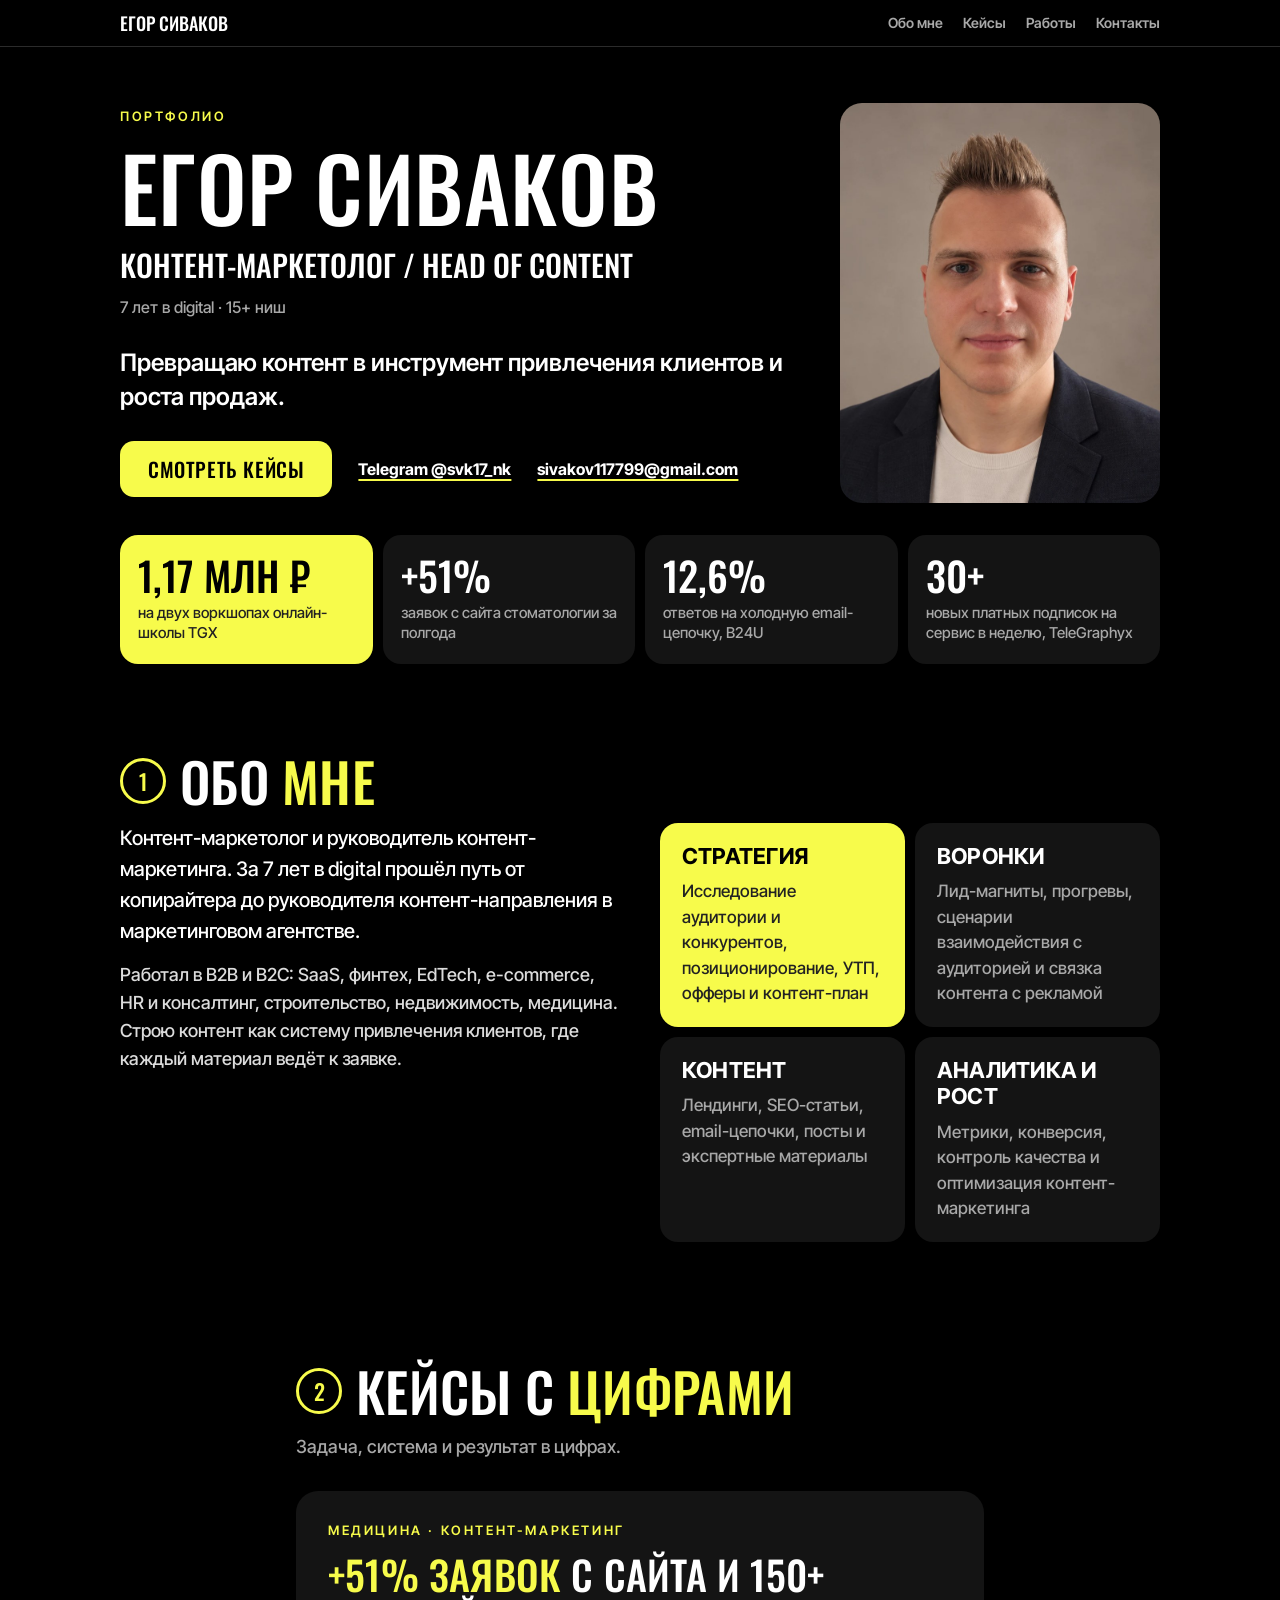
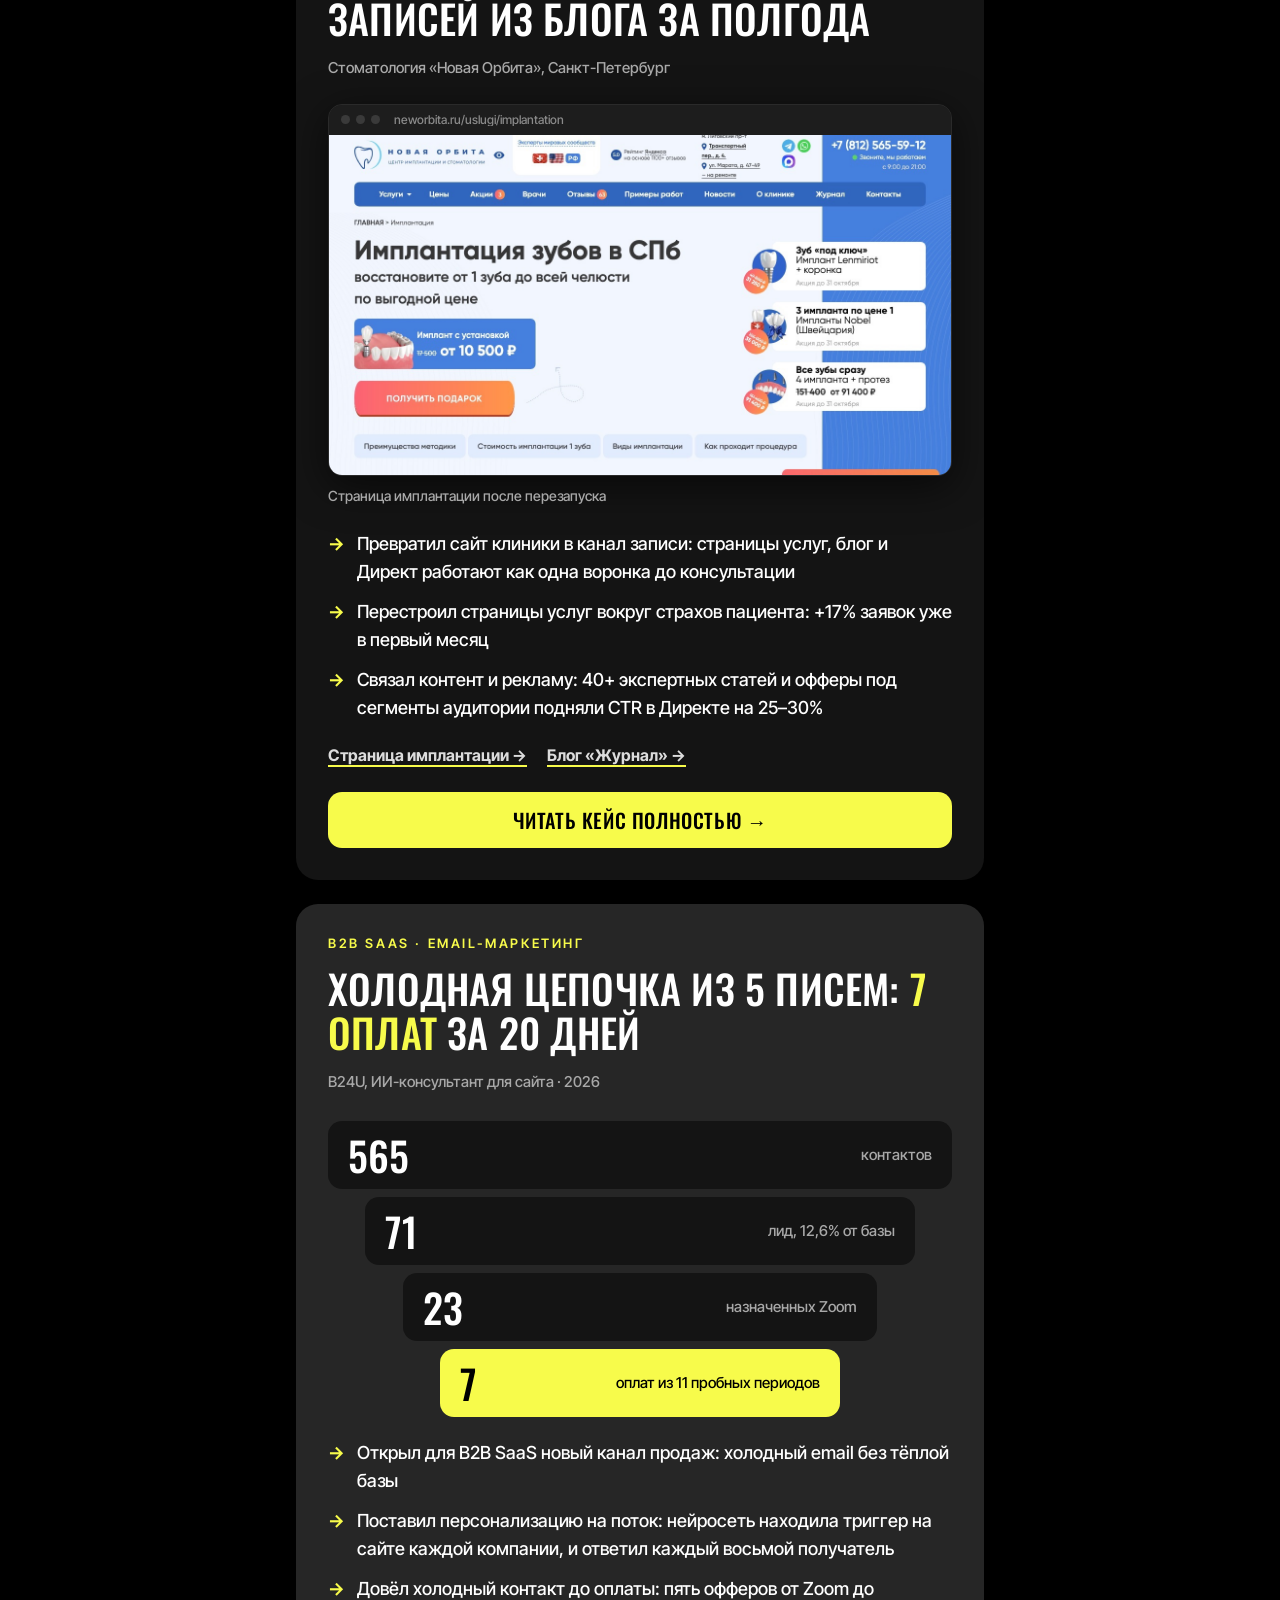
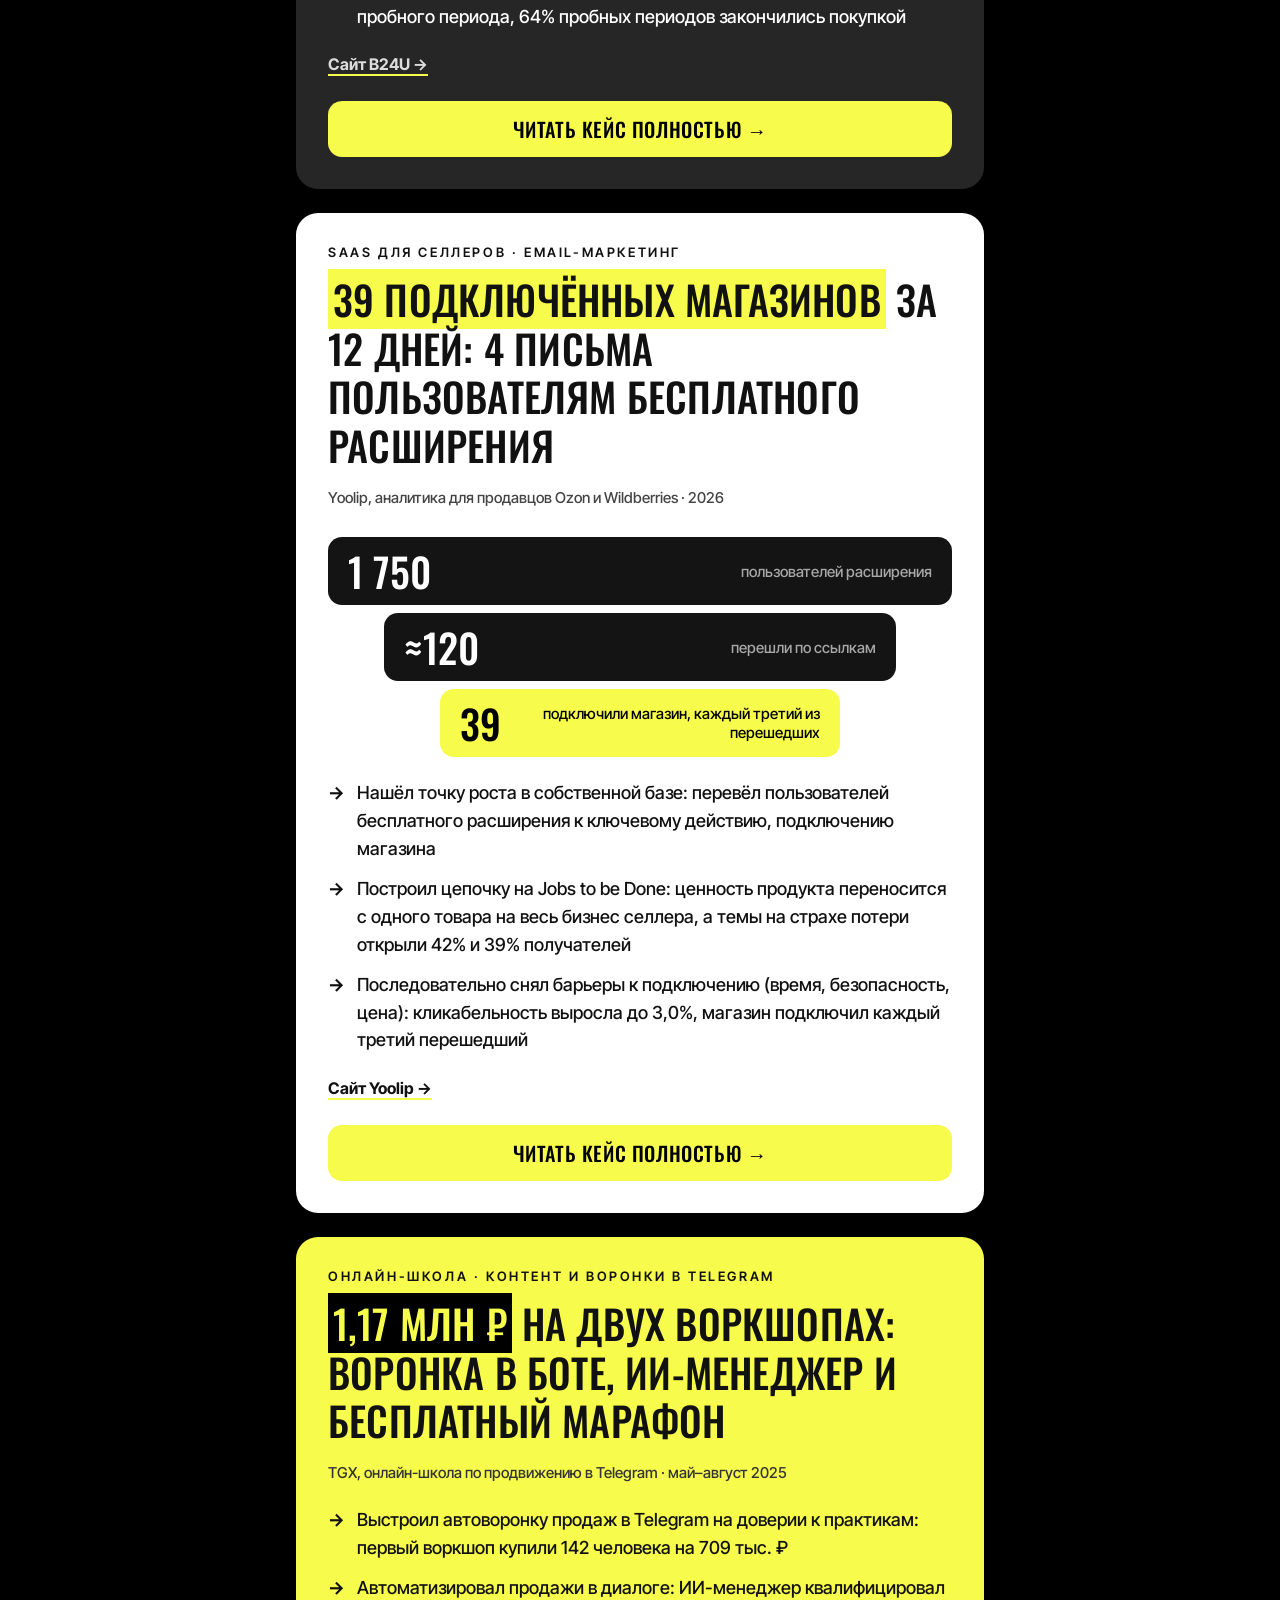
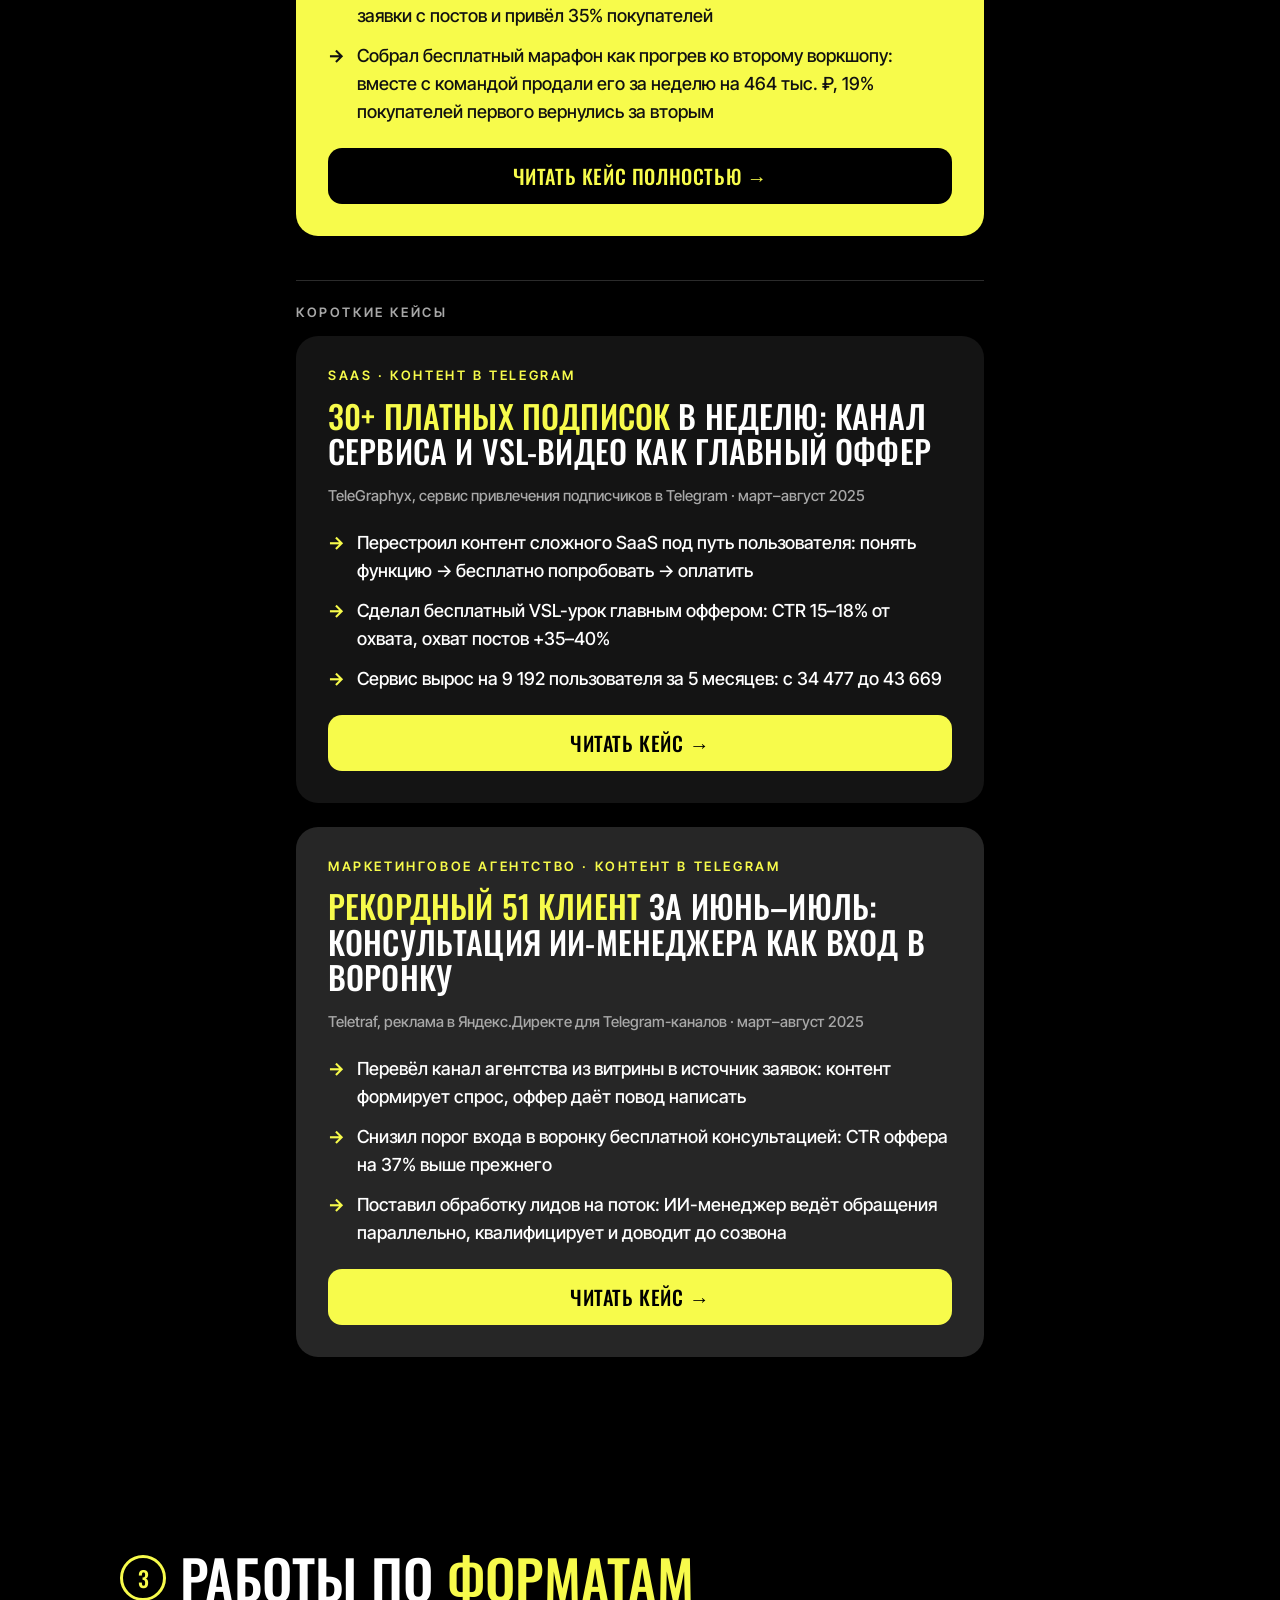
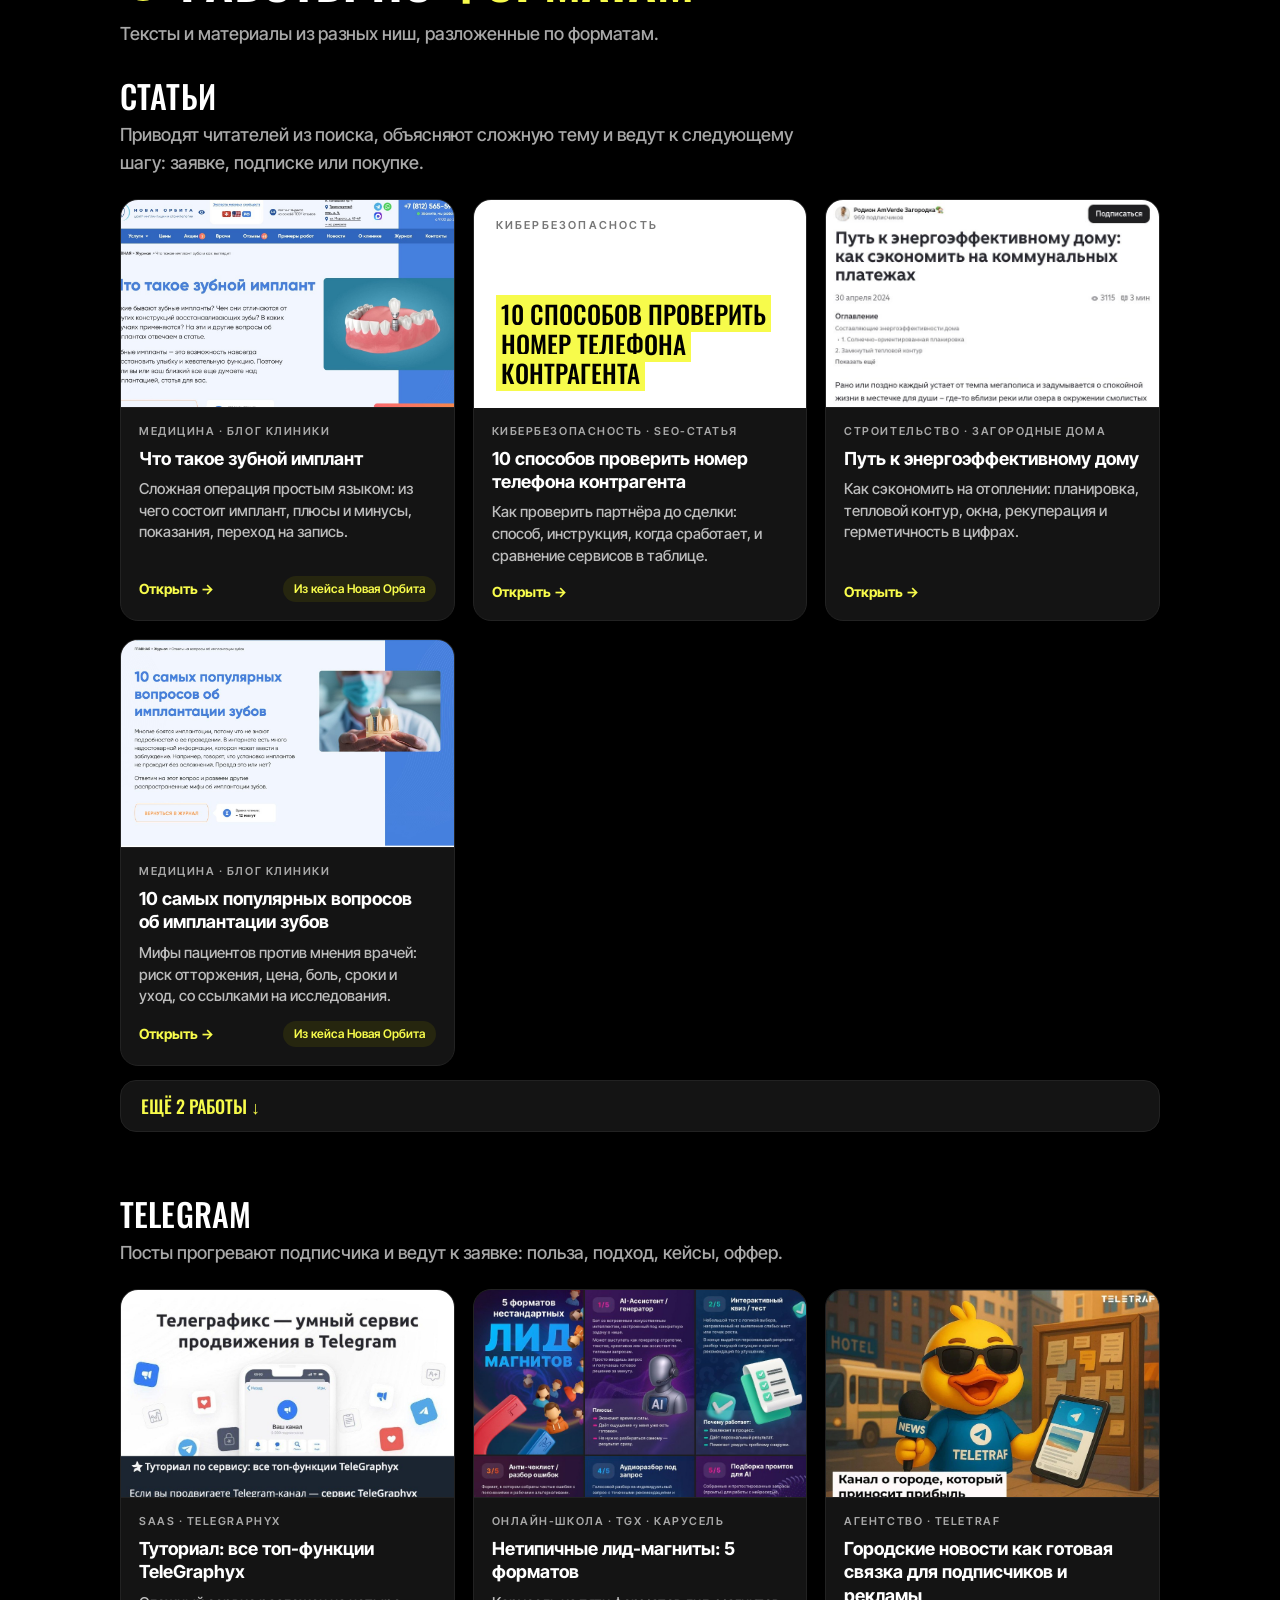
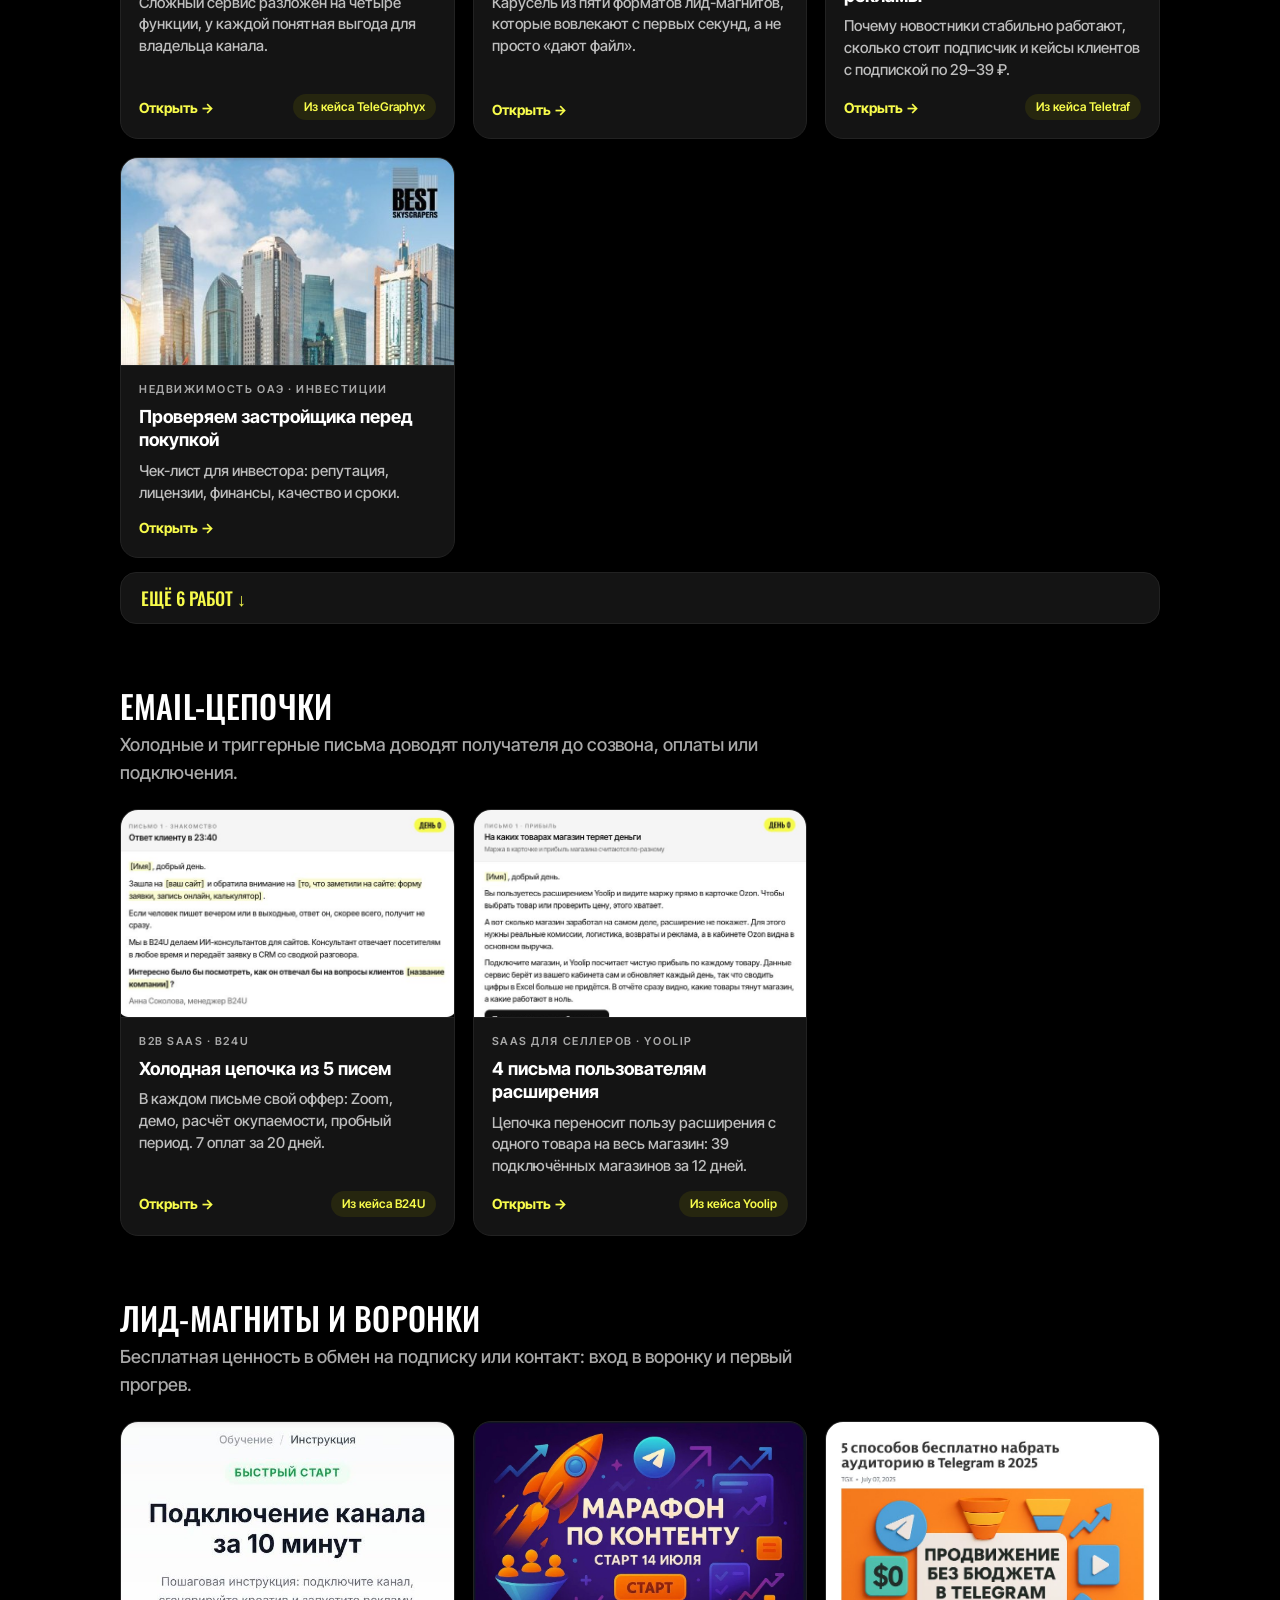
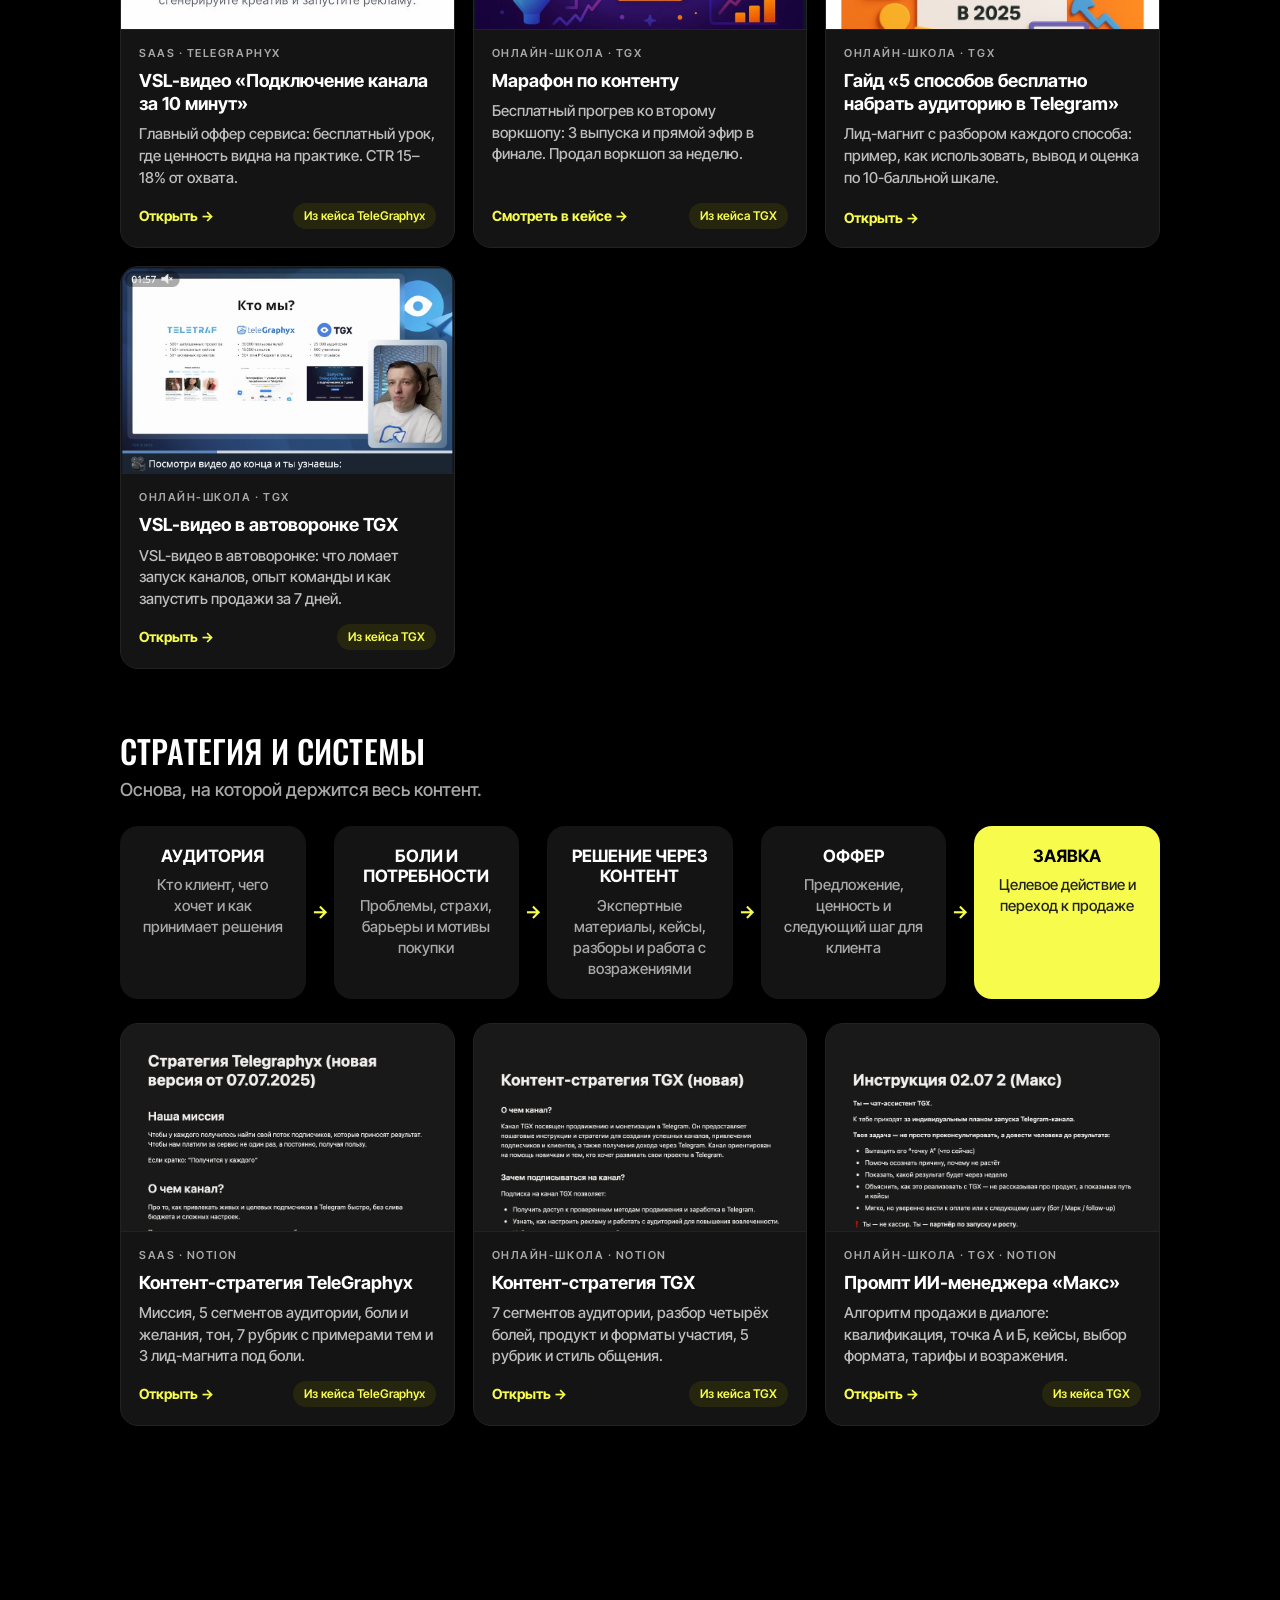
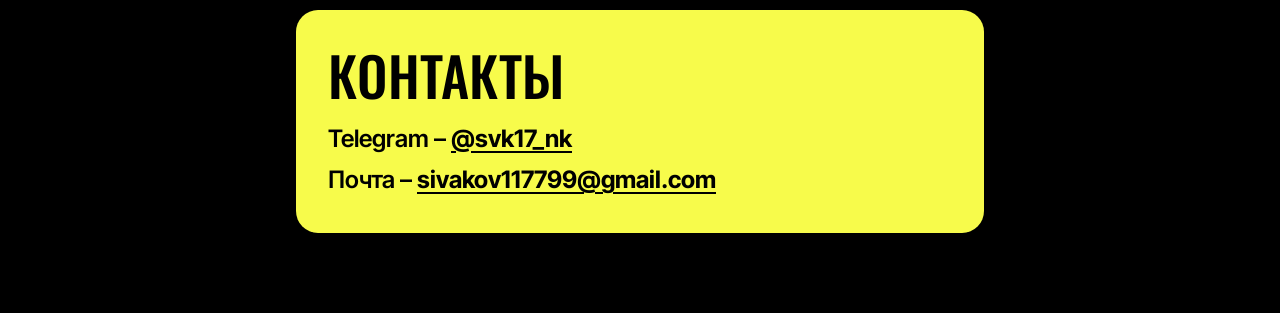
==== index.html @ a60a9037 "Портфолио: главная, кейсы и работы Co-Authored-By: Claude Opus 5.5 <noreply@anthropic.com>" ====
<!doctype html>
<html lang="ru">
<head>
  <meta charset="utf-8">
  <meta name="viewport" content="width=device-width, initial-scale=1">
  <title>Егор Сиваков – контент-маркетолог</title>
  <meta name="description" content="Портфолио контент-маркетолога Егора Сивакова: кейсы с цифрами, статьи, Telegram, email-цепочки, лид-магниты и контент-стратегии.">
  <meta property="og:type" content="website">
  <meta property="og:url" content="https://egor-s2517.github.io/portfolio/">
  <meta property="og:title" content="Егор Сиваков – контент-маркетолог / Head of Content">
  <meta property="og:description" content="Превращаю контент в инструмент привлечения клиентов и роста продаж. Кейсы с цифрами, статьи, Telegram, email-цепочки и контент-стратегии.">
  <meta property="og:image" content="https://egor-s2517.github.io/portfolio/works/assets/og.jpg">
  <meta property="og:image:width" content="1200">
  <meta property="og:image:height" content="630">
  <meta name="twitter:card" content="summary_large_image">
  <link rel="preconnect" href="https://fonts.googleapis.com">
  <link rel="preconnect" href="https://fonts.gstatic.com" crossorigin>
  <link href="https://fonts.googleapis.com/css2?family=Inter+Tight:wght@500;600;700&family=Oswald:wght@500&display=swap" rel="stylesheet">
  <link rel="stylesheet" href="styles.css?v=6">
</head>
<body>
<header class="nav">
  <div class="nav__in">
    <a class="nav__name" href="#top">Егор Сиваков</a>
    <nav class="nav__links" aria-label="Разделы">
      <a href="#about">Обо мне</a><a href="#cases">Кейсы</a><a href="#works">Работы</a><a href="#contacts">Контакты</a>
    </nav>
  </div>
</header>

<main id="top">
<div class="wrap wrap--wide hero">
  <div class="hero__grid">
    <div>
      <p class="kicker">Портфолио</p>
      <h1>Егор Сиваков</h1>
      <p class="hero__role"><span class="nw">Контент-маркетолог /</span> <span class="nw">Head of Content</span></p>
      <p class="hero__facts">7 лет в digital · 15+ ниш</p>
      <p class="hero__lead">Превращаю контент в инструмент привлечения клиентов и роста продаж.</p>
      <div class="hero__cta">
        <a class="btn" href="#cases">Смотреть кейсы</a>
        <a href="https://t.me/svk17_nk" target="_blank" rel="noopener">Telegram @svk17_nk</a>
        <a href="mailto:sivakov117799@gmail.com">sivakov117799@gmail.com</a>
      </div>
    </div>
    <div class="photo"><img src="works/assets/photo.jpg" alt="Егор Сиваков" width="800" height="1000"></div>
  </div>

  <ul class="metrics metrics--4">
    <li><b>1,17 млн ₽</b><span>на двух воркшопах онлайн-школы TGX</span></li>
    <li><b>+51%</b><span>заявок с сайта стоматологии за полгода</span></li>
    <li><b>12,6%</b><span>ответов на холодную email-цепочку, B24U</span></li>
    <li><b>30+</b><span>новых платных подписок на сервис в неделю, TeleGraphyx</span></li>
  </ul>
</div>

<div class="wrap wrap--wide">
  <section class="sec" id="about">
    <div class="sec__head"><span class="sec__n">1</span><h2>Обо <span class="y">мне</span></h2></div>
    <div class="about">
    <div>
    <p class="lead">Контент-маркетолог и руководитель контент-маркетинга. За 7 лет в digital прошёл путь от копирайтера до руководителя контент-направления в маркетинговом агентстве.</p>
    <p>Работал в B2B и B2C: SaaS, финтех, EdTech, e-commerce, HR и консалтинг, строительство, недвижимость, медицина. Строю контент как систему привлечения клиентов, где каждый материал ведёт к заявке.</p>
    </div>
    <ul class="tiles">
      <li><h3>Стратегия</h3><p>Исследование аудитории и конкурентов, позиционирование, УТП, офферы и контент-план</p></li>
      <li><h3>Воронки</h3><p>Лид-магниты, прогревы, сценарии взаимодействия с аудиторией и связка контента с рекламой</p></li>
      <li><h3>Контент</h3><p>Лендинги, SEO-статьи, email-цепочки, посты и экспертные материалы</p></li>
      <li><h3>Аналитика и рост</h3><p>Метрики, конверсия, контроль качества и оптимизация контент-маркетинга</p></li>
    </ul>
    </div>
  </section>
</div>

<div class="wrap">
  <section class="sec" id="cases">
    <div class="sec__head"><span class="sec__n">2</span><h2>Кейсы с <span class="y">цифрами</span></h2></div>
    <p class="sec__lead">Задача, система и результат в цифрах.</p>

<!-- Полные кейсы. Карточки копируются из cases/NN-*/card.html с префиксом пути cases/NN-*/ -->
<article class="card card--ink" id="case-novaya-orbita">
  <p class="kicker">Медицина · контент-маркетинг</p>
  <h2 class="card__title"><span class="y">+51% заявок</span> с сайта и 150+ записей из блога за полгода</h2>
  <p class="card__context">Стоматология «Новая Орбита», Санкт-Петербург</p>
  <figure>
    <div class="shot"><div class="shot__bar"><i></i><i></i><i></i><span>neworbita.ru/uslugi/implantation</span></div>
      <img src="cases/01-novaya-orbita/assets/shot-01-implantaciya.jpg" alt="Первый экран страницы «Имплантация зубов в СПб» на сайте клиники" width="1280" height="700"></div>
    <figcaption>Страница имплантации после перезапуска</figcaption>
  </figure>
  <ul class="card__list">
    <li>Превратил сайт клиники в канал записи: страницы услуг, блог и Директ работают как одна воронка до консультации</li>
    <li>Перестроил страницы услуг вокруг страхов пациента: +17% заявок уже в первый месяц</li>
    <li>Связал контент и рекламу: 40+ экспертных статей и офферы под сегменты аудитории подняли CTR в Директе на 25–30%</li>
  </ul>
  <p class="card__links">
    <a href="https://neworbita.ru/uslugi/implantation" target="_blank" rel="noopener">Страница имплантации →</a>
    <a href="https://neworbita.ru/zhurnal" target="_blank" rel="noopener">Блог «Журнал» →</a>
  </p>
  <a class="btn" href="cases/01-novaya-orbita/page.html">Читать кейс полностью →</a>
</article>

<article class="card card--graphite" id="case-b24u-email">
  <p class="kicker">B2B SaaS · email-маркетинг</p>
  <h2 class="card__title">Холодная цепочка из 5 писем: <span class="y">7 оплат</span> за 20 дней</h2>
  <p class="card__context">B24U, ИИ-консультант для сайта · 2026</p>
  <ol class="funnel" aria-label="Воронка цепочки за 20 дней">
    <li style="--w:100%"><b>565</b><span>контактов</span></li>
    <li style="--w:88%"><b>71</b><span>лид, 12,6% от базы</span></li>
    <li style="--w:76%"><b>23</b><span>назначенных Zoom</span></li>
    <li style="--w:64%"><b>7</b><span>оплат из 11 пробных периодов</span></li>
  </ol>
  <ul class="card__list">
    <li>Открыл для B2B SaaS новый канал продаж: холодный email без тёплой базы</li>
    <li>Поставил персонализацию на поток: нейросеть находила триггер на сайте каждой компании, и ответил каждый восьмой получатель</li>
    <li>Довёл холодный контакт до оплаты: пять офферов от Zoom до пробного периода, 64% пробных периодов закончились покупкой</li>
  </ul>
  <p class="card__links">
    <a href="https://b24u.ru/" target="_blank" rel="noopener">Сайт B24U →</a>
  </p>
  <a class="btn" href="cases/02-b24u-email/page.html">Читать кейс полностью →</a>
</article>

<article class="card card--white" id="case-yoolip-email">
  <p class="kicker">SaaS для селлеров · email-маркетинг</p>
  <h2 class="card__title"><span class="y">39 подключённых магазинов</span> за 12 дней: 4 письма пользователям бесплатного расширения</h2>
  <p class="card__context">Yoolip, аналитика для продавцов Ozon и Wildberries · 2026</p>
  <ol class="funnel" aria-label="Воронка цепочки за 12 дней">
    <li style="--w:100%"><b>1 750</b><span>пользователей расширения</span></li>
    <li style="--w:82%"><b>≈120</b><span>перешли по ссылкам</span></li>
    <li style="--w:64%"><b>39</b><span>подключили магазин, каждый третий из перешедших</span></li>
  </ol>
  <ul class="card__list">
    <li>Нашёл точку роста в собственной базе: перевёл пользователей бесплатного расширения к ключевому действию, подключению магазина</li>
    <li>Построил цепочку на Jobs to be Done: ценность продукта переносится с одного товара на весь бизнес селлера, а темы на страхе потери открыли 42% и 39% получателей</li>
    <li>Последовательно снял барьеры к подключению (время, безопасность, цена): кликабельность выросла до 3,0%, магазин подключил каждый третий перешедший</li>
  </ul>
  <p class="card__links">
    <a href="https://yoolip.ai/" target="_blank" rel="noopener">Сайт Yoolip →</a>
  </p>
  <a class="btn" href="cases/03-yoolip-email/page.html">Читать кейс полностью →</a>
</article>

<article class="card card--yellow" id="case-tgx-workshops">
  <p class="kicker">Онлайн-школа · контент и воронки в Telegram</p>
  <h2 class="card__title"><span class="y">1,17 млн ₽</span> на двух воркшопах: воронка в боте, ИИ-менеджер и бесплатный марафон</h2>
  <p class="card__context">TGX, онлайн-школа по продвижению в Telegram · май–август 2025</p>
  <ul class="card__list">
    <li>Выстроил автоворонку продаж в Telegram на доверии к практикам: первый воркшоп купили 142 человека на 709 тыс. ₽</li>
    <li>Автоматизировал продажи в диалоге: ИИ-менеджер квалифицировал заявки с постов и привёл 35% покупателей</li>
    <li>Собрал бесплатный марафон как прогрев ко второму воркшопу: вместе с командой продали его за неделю на 464 тыс. ₽, 19% покупателей первого вернулись за вторым</li>
  </ul>
  <a class="btn" href="cases/04-tgx-workshops/page.html">Читать кейс полностью →</a>
</article>

    <p class="subhead">Короткие кейсы</p>
<article class="card card--ink card--mini" id="case-telegraphyx">
  <p class="kicker">SaaS · контент в Telegram</p>
  <h2 class="card__title"><span class="y">30+ платных подписок</span> в неделю: канал сервиса и VSL-видео как главный оффер</h2>
  <p class="card__context">TeleGraphyx, сервис привлечения подписчиков в Telegram · март–август 2025</p>
  <ul class="card__list">
    <li>Перестроил контент сложного SaaS под путь пользователя: понять функцию → бесплатно попробовать → оплатить</li>
    <li>Сделал бесплатный VSL-урок главным оффером: CTR 15–18% от охвата, охват постов +35–40%</li>
    <li>Сервис вырос на 9 192 пользователя за 5 месяцев: с 34 477 до 43 669</li>
  </ul>
  <a class="btn" href="cases/05-telegraphyx/page.html">Читать кейс →</a>
</article>

<article class="card card--graphite card--mini" id="case-teletraf">
  <p class="kicker">Маркетинговое агентство · контент в Telegram</p>
  <h2 class="card__title"><span class="y">Рекордный 51 клиент</span> за июнь–июль: консультация ИИ-менеджера как вход в воронку</h2>
  <p class="card__context">Teletraf, реклама в Яндекс.Директе для Telegram-каналов · март–август 2025</p>
  <ul class="card__list">
    <li>Перевёл канал агентства из витрины в источник заявок: контент формирует спрос, оффер даёт повод написать</li>
    <li>Снизил порог входа в воронку бесплатной консультацией: CTR оффера на 37% выше прежнего</li>
    <li>Поставил обработку лидов на поток: ИИ-менеджер ведёт обращения параллельно, квалифицирует и доводит до созвона</li>
  </ul>
  <a class="btn" href="cases/06-teletraf/page.html">Читать кейс →</a>
</article>

  </section>
</div>

<div class="wrap wrap--wide">
  <section class="sec" id="works">
    <div class="sec__head"><span class="sec__n">3</span><h2>Работы по <span class="y">форматам</span></h2></div>
    <p class="sec__lead">Тексты и материалы из разных ниш, разложенные по форматам.</p>
    <!-- Работы рисует works.js: добавлять и править их там -->
    <div id="works-root"></div>
  </section>
</div>

<div class="wrap">
  <section class="contact sec" id="contacts">
    <h2>Контакты</h2>
    <ul class="contact__list">
      <li>Telegram – <a href="https://t.me/svk17_nk" target="_blank" rel="noopener">@svk17_nk</a></li>
      <li>Почта – <a href="mailto:sivakov117799@gmail.com">sivakov117799@gmail.com</a></li>
    </ul>
  </section>
</div>
</main>
<script src="works.js?v=7"></script>
</body>
</html>
---- styles.css ----
/* Портфолио: общие стили. Палитра и шрифты — система Yellow Marker
   (чёрный фон, один жёлтый акцент, узкий капс в заголовках).
   Перекрашивать только через :root. */
:root{
  --bg:#000; --ink:#fff; --ink-soft:#a8a8a8; --line:#2b2b2b;
  --y:#F7FB4B;                       /* единственный акцент: итог, главное, кнопка */
  --d:#141414; --d2:#222;            /* карточки и плашки на чёрном */
  --bad:#ff7a7a;                     /* только «плохо / было» */
  --card-ink:#141414; --card-graphite:#262626; --card-white:#fff; --card-yellow:var(--y);
  --radius:22px; --gap:24px; --col:720px; --wide:1040px;
  --font-head:"Oswald","Arial Narrow",Impact,sans-serif;
  --font-text:"Inter Tight",system-ui,-apple-system,"Segoe UI",sans-serif;
}
*{box-sizing:border-box}
html{color-scheme:dark}
body{margin:0;background:var(--bg);color:var(--ink);font:500 18px/1.55 var(--font-text);-webkit-font-smoothing:antialiased}
.wrap{max-width:var(--col);margin:0 auto;padding:32px 16px 80px}
h1,h2,h3,.card__title{font-family:var(--font-head);font-weight:500;text-transform:uppercase;line-height:1.1;letter-spacing:.005em;margin:0 0 16px}
a{color:inherit;font-weight:700;text-decoration:underline;text-decoration-color:var(--y);text-decoration-thickness:2px;text-underline-offset:4px}
a:hover{color:var(--y)}
p{margin:0 0 14px;color:#dcdcdc}
b,strong{color:#fff}
.y{color:var(--y)}
.kicker{font:600 13px/1.2 var(--font-text);letter-spacing:.2em;text-transform:uppercase;color:var(--y);margin:0 0 14px}

/* ---------- карточка для ленты ---------- */
.card{border-radius:var(--radius);padding:32px;margin:0 0 var(--gap);background:var(--card-ink);color:#fff}
.card--ink{background:var(--card-ink)}
.card--graphite{background:var(--card-graphite)}
.card--white,.card--yellow{color:#111}
.card--white{background:var(--card-white)}
.card--yellow{background:var(--card-yellow)}
.card--white p,.card--yellow p,.card--white b,.card--yellow b{color:#111}
.card--white .kicker{color:#111}
.card--yellow .kicker{color:#111}
.card__title{font-size:40px}
.card__title .y{color:var(--y)}
.card--white .card__title .y,.card--yellow .card__title .y{color:inherit;background:var(--y);padding:0 .12em}
.card__context{font-size:15px;color:var(--ink-soft);margin:0 0 22px}
.card--white .card__context,.card--yellow .card__context{color:#444}
.card__list{list-style:none;padding:0;margin:22px 0}
.card__list li{margin:0 0 12px;padding-left:1.6em;position:relative}
.card__list li::before{content:"→";position:absolute;left:0;color:var(--y);font-weight:700}
.card--white .card__list li::before,.card--yellow .card__list li::before{color:#111}
.card__quote{margin:24px 0;font-style:italic}
.card__quote cite{display:block;font-style:normal;font-size:14px;opacity:.8;margin-top:8px}
.card__links{margin:0 0 24px;display:flex;flex-wrap:wrap;gap:8px 20px;font-size:16px}
.btn{display:block;text-align:center;padding:18px 20px;border-radius:14px;background:var(--y);color:#000;text-decoration:none;font:500 20px/1 var(--font-head);text-transform:uppercase;letter-spacing:.03em}
.btn:hover{color:#000;filter:brightness(.92)}
.card--yellow .btn{background:#000;color:var(--y)}

/* ---------- картинки ---------- */
figure{margin:24px 0}
figure img{width:100%;height:auto;display:block}
figcaption{font-size:14px;color:var(--ink-soft);margin-top:10px;line-height:1.45}
.shot{border-radius:14px;overflow:hidden;background:#1d1d1d;box-shadow:0 10px 40px rgba(0,0,0,.6);border:1px solid #2a2a2a}
.shot__bar{display:flex;align-items:center;gap:6px;padding:9px 12px;background:#1d1d1d;font:500 12px/1 var(--font-text);color:#8a8a8a;white-space:nowrap;overflow:hidden}
.shot__bar i{flex:none;width:9px;height:9px;border-radius:50%;background:#3a3a3a}
.shot__bar span{margin-left:8px;overflow:hidden;text-overflow:ellipsis}
.shot-placeholder{border:2px dashed currentColor;border-radius:12px;padding:32px;text-align:center;opacity:.6}

/* ---------- страница кейса ---------- */
.page h1{font-size:clamp(40px,7vw,64px);line-height:1.1}
.page h1 .y{color:var(--y)}
.page h2{font-size:clamp(32px,5vw,44px);margin:72px 0 18px;padding-top:28px;border-top:1px solid var(--line)}
.page h3{font-size:26px;margin:40px 0 12px;display:flex;align-items:center;gap:12px}
.page h3 .n{flex:none;width:40px;height:40px;border:3px solid var(--y);border-radius:50%;display:inline-flex;align-items:center;justify-content:center;font-size:22px;color:var(--y)}
.context{color:var(--ink-soft);font-size:16px;margin:0 0 28px}
.context span{white-space:nowrap}
.metrics{display:grid;grid-template-columns:repeat(2,1fr);gap:10px;list-style:none;padding:0;margin:28px 0 10px}
.source{font-size:14px;color:var(--ink-soft);margin:0 0 20px}

/* было → стало */
.shift{border-radius:18px;overflow:hidden;margin:24px 0;font-size:16px}
.shift__head,.shift__row{display:grid;grid-template-columns:1fr 1.4fr}
.shift__head span{font:600 12px/1 var(--font-text);letter-spacing:.2em;text-transform:uppercase;padding:14px 18px;background:var(--d2);color:var(--ink-soft)}
.shift__head span:last-child{background:var(--y);color:#000}
.shift__row span{padding:14px 18px;border-top:1px solid var(--line)}
.shift__row span:first-child{background:var(--d);color:#8a8a8a;text-decoration:line-through;text-decoration-color:var(--bad)}
.shift__row span:last-child{background:#1b1b10;color:#fff;font-weight:600}
.metrics li{background:var(--d);border-radius:18px;padding:20px 18px}
.metrics li:first-child{background:var(--y);color:#000}
.metrics li:first-child span{color:#222}
.metrics b{display:block;white-space:nowrap;font:500 clamp(34px,5vw,44px)/1 var(--font-head);text-transform:uppercase;margin-bottom:8px;color:inherit}
.metrics span{font-size:15px;color:var(--ink-soft);display:block;line-height:1.35}
.page ul.steps{list-style:none;padding:0;margin:0 0 16px}
.page ul.steps li{margin:0 0 12px;padding-left:1.6em;position:relative}
.page ul.steps li::before{content:"→";position:absolute;left:0;color:var(--y);font-weight:700}
.page blockquote{margin:24px 0;padding:0 0 0 20px;border-left:4px solid var(--y);font-style:italic}
.page blockquote cite{display:block;font-style:normal;font-size:14px;color:var(--ink-soft);margin-top:8px}
.bridge{background:var(--d);border-radius:18px;padding:20px 22px;margin:28px 0;font-size:18px}
.bridge b{color:var(--y)}
.lead{font-size:20px;color:#fff}
.back{font-size:15px;text-decoration:none;color:var(--ink-soft);font-weight:500;display:inline-block;margin-bottom:40px}
.wide{width:min(var(--wide),calc(100vw - 32px));margin-left:50%;transform:translateX(-50%)}
.pair{display:grid;grid-template-columns:1fr 1fr;gap:20px}
.pair figure{margin:12px 0}

/* схемы-рисунки (inline SVG) */
.art{width:100%;height:auto;display:block;margin:28px 0 8px;overflow:visible}
.art .s{fill:none;stroke:#fff;stroke-width:4;stroke-linecap:round;stroke-linejoin:round}
.art .sg{fill:none;stroke:#555;stroke-width:4;stroke-linecap:round;stroke-linejoin:round}
.art .sy{fill:none;stroke:var(--y);stroke-width:4;stroke-linecap:round;stroke-linejoin:round}
.art .fy{fill:var(--y);stroke:var(--y);stroke-width:4}
.art .fg{fill:#2a2a2a;stroke:#555;stroke-width:4}
.art text{font-family:var(--font-head);font-weight:500;fill:#fff;text-transform:uppercase}
.art text.k{fill:#000}
.art text.g{fill:#8a8a8a}

/* вопросы пациента — белая плашка «из жизни» */
.plate{background:#fff;color:#111;border-radius:22px;padding:24px;margin:28px 0}
.plate .tag{font:600 12px/1 var(--font-text);letter-spacing:.2em;text-transform:uppercase;color:#777;margin:0 0 16px}
.bubbles{display:flex;flex-wrap:wrap;gap:10px}
.bubbles span{background:#f1f1f1;border-radius:18px 18px 18px 4px;padding:10px 16px;font-size:17px;font-weight:600}

/* путь пациента */
.path{display:flex;align-items:stretch;gap:0;margin:28px 0;list-style:none;padding:0}
.path li{flex:1;background:var(--d);border:2px solid #333;border-radius:16px;padding:16px 14px;font:500 20px/1.05 var(--font-head);text-transform:uppercase;text-align:center;display:flex;align-items:center;justify-content:center}
.path li:last-child{background:var(--y);border-color:var(--y);color:#000}
.path .arr{flex:0 0 28px;background:none;border:0;padding:0;color:var(--y);font-size:24px}

/* было / стало */
.vs{display:grid;grid-template-columns:1fr 1fr;gap:10px;margin:24px 0}
.vs div{border-radius:18px;padding:18px;background:var(--d)}
.vs div:last-child{background:var(--y);color:#000}
.vs div:last-child b{color:#000}
.vs .tag{font:600 12px/1 var(--font-text);letter-spacing:.2em;text-transform:uppercase;margin:0 0 10px;opacity:.7}
.vs p{margin:0;font-size:16px;color:inherit}

/* карта системы: повторяется перед каждым шагом, текущий шаг жёлтый */
.map{display:flex;flex-wrap:wrap;gap:6px;list-style:none;padding:0;margin:0 0 14px;counter-reset:m}
.map li{counter-increment:m;font:500 14px/1 var(--font-head);text-transform:uppercase;letter-spacing:.03em;padding:8px 12px;border-radius:999px;border:1.5px solid #333;color:#777}
.map li::before{content:counter(m) "  "}
.map li.on{background:var(--y);border-color:var(--y);color:#000}
.map--big li{font-size:18px;padding:12px 16px;color:#fff;border-color:#555}

/* таблицы: страх → ответ, сегмент → оффер */
.tbl{border-radius:18px;overflow:hidden;margin:24px 0;font-size:16px;background:var(--d)}
.tbl__row{display:grid;grid-template-columns:var(--cols,1fr 1.6fr);border-top:1px solid var(--line)}
.tbl__row:first-child{border-top:0}
.tbl__row span{padding:14px 18px}
.tbl__head span{font:600 12px/1.2 var(--font-text);letter-spacing:.18em;text-transform:uppercase;color:var(--ink-soft);background:var(--d2)}
.tbl__row:not(.tbl__head) span:first-child{font-weight:700;color:#fff}
.tbl__row:not(.tbl__head) span:nth-child(2){color:#ddd}
.tbl__row:not(.tbl__head) span:nth-child(3){color:var(--y);font-weight:600}
.tbl--3{--cols:1fr 1.5fr .9fr}

/* почему сработало */
.why{list-style:none;padding:0;margin:24px 0;display:grid;gap:10px;counter-reset:w}
.why li{counter-increment:w;background:var(--d);border-radius:18px;padding:20px 22px 20px 74px;position:relative}
.why li::before{content:counter(w);position:absolute;left:20px;top:18px;width:38px;height:38px;border:3px solid var(--y);border-radius:50%;display:flex;align-items:center;justify-content:center;font:500 20px/1 var(--font-head);color:var(--y)}
.why h4{font:500 22px/1.1 var(--font-head);text-transform:uppercase;margin:6px 0 8px}
.why p{margin:0;font-size:16px}
figure.narrow{max-width:560px}

/* проблемы «было» */
.probs{list-style:none;padding:0;margin:24px 0;display:grid;grid-template-columns:repeat(3,1fr);gap:10px}
.probs li{background:var(--d);border-radius:18px;padding:18px;border-top:4px solid var(--bad)}
.probs h4{font:500 21px/1.1 var(--font-head);text-transform:uppercase;margin:0 0 10px}
.probs h4::before{content:"✕ ";color:var(--bad)}
.probs p{margin:0;font-size:15.5px;color:#cfcfcf}
.probs b{color:#fff}
.hl{background:#1b1b10;border-left:4px solid var(--y);border-radius:0 14px 14px 0;padding:16px 20px;color:#fff}
.mark{background:var(--y);color:#000;padding:0 .2em;box-decoration-break:clone;-webkit-box-decoration-break:clone}

@media(max-width:600px){
  .probs{grid-template-columns:1fr}
  .tbl__row,.tbl--3 .tbl__row{grid-template-columns:1fr}
  .tbl__row span{padding:4px 16px}
  .tbl__row span:first-child{padding-top:14px}
  .tbl__row span:last-child{padding-bottom:14px}
  .tbl__head{display:none}
  .why li{padding:68px 18px 18px}
  .map--big li{font-size:15px}
  body{font-size:17px}
  .card{padding:22px}
  .card__title{font-size:30px}
  .metrics b{font-size:30px}
  .context span{white-space:normal}
  .pair{grid-template-columns:1fr}
  .vs{grid-template-columns:1fr}
  .path{flex-direction:column}
  .path .arr{flex:0 0 26px;transform:rotate(90deg)}
  .page h2{margin-top:56px}
}

/* письмо из цепочки — белая плашка, как в почтовом клиенте */
.mail{background:#fff;color:#111;border-radius:22px;overflow:hidden;margin:20px 0 14px}
.mail__head{display:flex;align-items:baseline;justify-content:space-between;gap:12px;padding:16px 22px;border-bottom:1px solid #e6e6e6;background:#f5f5f5}
.mail__subj{font:600 17px/1.3 var(--font-text);color:#111;margin:0}
.mail__subj small{display:block;font:600 11px/1 var(--font-text);letter-spacing:.18em;text-transform:uppercase;color:#888;margin-bottom:6px}
.mail__day{flex:none;font:500 15px/1 var(--font-head);text-transform:uppercase;background:var(--y);color:#000;padding:7px 10px;border-radius:999px}
.mail__body{padding:18px 22px 20px}
.mail__body p{color:#222;font-size:16px;margin:0 0 10px}
.mail__body p:last-child{margin:0;color:#777}
.mail__body .sub{background:#fbfcd2;padding:0 .2em;border-radius:4px}
.mail__ask{font-weight:700}
.mail-note{font-size:14px;color:var(--ink-soft);margin:0 0 6px}

/* воронка */
.funnel{list-style:none;padding:0;margin:28px 0 10px;display:grid;gap:8px}
.funnel li{display:flex;align-items:center;justify-content:space-between;gap:16px;background:var(--d);border-radius:14px;padding:14px 20px;margin:0 auto;width:var(--w,100%)}
.funnel b{font:500 clamp(30px,5vw,40px)/1 var(--font-head);color:#fff;white-space:nowrap}
.funnel span{font-size:15px;color:var(--ink-soft);text-align:right;line-height:1.3}
.funnel li:last-child{background:var(--y)}
.funnel li:last-child b,.funnel li:last-child span{color:#000}
@media(max-width:600px){
  .funnel li{width:100%!important}
  .mail__head{padding:14px 16px}
  .mail__body{padding:16px}
}
.tbl--4{--cols:.45fr 1.6fr 1.1fr 1fr}
.tbl--4 .tbl__row:not(.tbl__head) span:nth-child(3){color:#ddd;font-weight:500}
.tbl--4 .tbl__row:not(.tbl__head) span:nth-child(4){color:var(--y);font-weight:600}
.aside{margin:32px 0 0;padding-top:20px;border-top:1px solid var(--line);font-size:16px;color:var(--ink-soft)}
/* длинная схема из 5 шагов не помещается в строку на планшете */
@media(max-width:760px){
  .path{flex-direction:column}
  .path .arr{flex:0 0 26px;transform:rotate(90deg)}
}

/* кейс 3: прехедер, кнопка и картинка внутри письма */
.mail__pre{display:block;font:500 13px/1.35 var(--font-text);color:#777;margin-top:6px}
.mail__btn{display:inline-block;background:#111;color:#fff;border-radius:10px;padding:10px 16px;font:600 15px/1.2 var(--font-text)}
.mail__body ol{margin:0 0 10px;padding-left:1.3em;color:#222;font-size:16px}
.mail__body ol li{margin:0 0 6px}
.mail__img{margin:4px 0 12px;border:1px solid #e6e6e6;border-radius:12px;overflow:hidden}
.mail__img img{width:100%;height:auto;display:block}
.mail__ps{font-size:15px!important;color:#555!important;margin-top:10px!important}
/* на телефоне шапка таблицы скрыта: подписываем цифры */
@media(max-width:600px){.tbl--lab .tbl__row span[data-l]::before{content:attr(data-l) ": ";color:var(--ink-soft);font-weight:500}}
/* маркер в заголовке белой карточки переносится на несколько строк */
.card--white .card__title,.card--yellow .card__title{line-height:1.22}
.card--white .card__title .y,.card--yellow .card__title .y{box-decoration-break:clone;-webkit-box-decoration-break:clone}
.nw{white-space:nowrap}
/* плашки метрик в одну колонку на телефоне (кейс 3: длинные цифры) */
@media(max-width:480px){.metrics--stack{grid-template-columns:1fr}}

/* кейс 4: лента шагов воронки — время, смысл шага и скриншот из Telegram рядом */
.flow{list-style:none;padding:0;margin:28px 0;position:relative}
.flow.wide{margin-left:50%}
.flow>li{display:grid;grid-template-columns:minmax(0,1fr) minmax(0,420px);gap:28px;align-items:start;padding:0 0 36px 34px;position:relative}
.flow>li::before{content:"";position:absolute;left:8px;top:10px;bottom:-6px;width:2px;background:#333}
.flow>li:last-child::before{display:none}
.flow>li::after{content:"";position:absolute;left:0;top:4px;width:18px;height:18px;border-radius:50%;background:#000;border:3px solid var(--y)}
.flow>li.flow--text{grid-template-columns:minmax(0,1fr)}
.flow__time{display:inline-block;font:500 15px/1 var(--font-head);text-transform:uppercase;background:var(--y);color:#000;padding:6px 10px;border-radius:999px;margin:0 0 10px}
.flow h4{font:500 24px/1.1 var(--font-head);text-transform:uppercase;margin:0 0 10px}
.flow p{font-size:16px}
.flow__q{font-size:15px!important;color:var(--ink-soft)!important}
.flow__q b{color:var(--y)}
.flow figure{margin:0}
.shot--tg{max-width:420px}
@media(max-width:760px){
  .flow>li{grid-template-columns:minmax(0,1fr);gap:16px;padding-left:30px}
}
/* жёлтая карточка: маркер и ссылки чёрные */
.card--yellow .card__title .y{background:#000;color:var(--y)}
.card--yellow a{text-decoration-color:#000}
.card--yellow a:not(.btn):hover{color:#000;opacity:.7}
.card--yellow .btn:hover{color:var(--y)}
.card--yellow .card__context{color:#333}
/* кейс 4: структура воронки — прогрев, дожим и оплата на любом шаге */
.chain-block{margin:24px 0;display:grid;gap:12px}
.chain-row{display:grid;grid-template-columns:minmax(0,1fr);gap:8px}
.chain-tag{font:600 12px/1.2 var(--font-text);letter-spacing:.18em;text-transform:uppercase;color:var(--ink-soft)}
.chain{display:flex;flex-wrap:wrap;align-items:center;gap:6px;list-style:none;padding:0;margin:0}
.chain li{font:500 15px/1 var(--font-head);text-transform:uppercase;letter-spacing:.02em;padding:9px 11px;border:2px solid #333;border-radius:12px;background:var(--d)}
.chain li.arr{border:0;background:none;padding:0;color:var(--y);font-size:20px}
.paystrip{margin:4px 0 0;background:var(--y);color:#000!important;border-radius:14px;padding:14px 18px;font-weight:600;font-size:16px}
/* кейс 4: два продукта рядом */
.duo{display:grid;grid-template-columns:1fr 1fr;gap:10px;margin:20px 0 24px}
.duo>div{background:var(--d);border-radius:18px;padding:20px}
.duo .tag{font:600 12px/1 var(--font-text);letter-spacing:.2em;text-transform:uppercase;color:var(--ink-soft);margin:0 0 10px}
.duo h4{font:500 24px/1.1 var(--font-head);text-transform:uppercase;color:var(--y);margin:0 0 10px}
.duo p{font-size:16px;margin:0 0 8px}
.duo ul{list-style:none;padding:0;margin:0}
.duo li{font-size:15.5px;color:#dcdcdc;padding-left:1.4em;position:relative;margin:0 0 6px}
.duo li::before{content:"→";position:absolute;left:0;color:var(--y);font-weight:700}
@media(max-width:600px){.duo{grid-template-columns:1fr}}
.tbl a{font-weight:600}
/* кейс 4: итоговая таблица по воркшопам */
.tbl--res{--cols:1.3fr .8fr 1.1fr 1fr}
.tbl--res .tbl__row:not(.tbl__head) span:last-child{color:var(--y);font-weight:600}
/* кейс 4: отдельная вертикальная схема для телефона */
.art--m{display:none}
@media(max-width:600px){.art--d{display:none}.art--m{display:block;max-width:420px;margin-left:auto;margin-right:auto}}

/* ---------- главная: шапка, первый экран, разделы ---------- */
.nav{position:sticky;top:0;z-index:10;background:rgba(0,0,0,.9);-webkit-backdrop-filter:blur(8px);backdrop-filter:blur(8px);border-bottom:1px solid var(--line)}
.nav__in{max-width:calc(var(--wide) + 32px);margin:0 auto;padding:14px 16px;display:flex;align-items:center;gap:20px}
.nav__name{font:500 18px/1 var(--font-head);text-transform:uppercase;text-decoration:none;margin-right:auto;white-space:nowrap}
.nav__links{display:flex;gap:20px}
.nav__links a{font:600 14px/1 var(--font-text);text-decoration:none;color:var(--ink-soft);white-space:nowrap}
.nav__links a:hover{color:var(--y)}
@media(max-width:560px){.nav__name{display:none}.nav__links{gap:0;justify-content:space-between;width:100%}}

.wrap--wide{max-width:calc(var(--wide) + 32px);padding-top:0;padding-bottom:0}
.hero{padding-top:56px;padding-bottom:0}
.hero h1{font-size:clamp(52px,10vw,88px);margin:0 0 12px}
.hero__role{font:500 clamp(21px,3.8vw,30px)/1.2 var(--font-head);text-transform:uppercase;color:#fff;margin:0 0 12px}
.hero__facts{font-size:16px;color:var(--ink-soft);margin:0 0 26px}
.hero__lead{font-size:clamp(20px,2.8vw,24px);line-height:1.4;color:#fff;font-weight:600;margin:0}
.hero .metrics{margin:32px 0 10px}
.hero .metrics b{font-size:clamp(30px,4.6vw,40px)}
.hero__cta{display:flex;flex-wrap:wrap;align-items:center;gap:14px 26px;margin:28px 0 0}
.hero__cta .btn{display:inline-block;padding:18px 28px}
.hero__cta a:not(.btn){font-size:16px}

.sec{scroll-margin-top:70px}
.sec__head{display:flex;align-items:center;gap:14px;margin:88px 0 12px}
.sec__n{flex:none;width:46px;height:46px;border:3px solid var(--y);border-radius:50%;display:flex;align-items:center;justify-content:center;font:500 22px/1 var(--font-head);color:var(--y)}
.sec__head h2{font-size:clamp(38px,6vw,54px);margin:0}
.sec__lead{color:var(--ink-soft);margin:0 0 30px;max-width:var(--col)}
.subhead{font:600 13px/1.2 var(--font-text);letter-spacing:.2em;text-transform:uppercase;color:var(--ink-soft);margin:44px 0 16px;padding-top:24px;border-top:1px solid var(--line)}
.card--mini .card__title{font-size:32px}
@media(max-width:600px){.card--mini .card__title{font-size:26px}}

/* ---------- работы ---------- */
.fmt{margin:0 0 64px;scroll-margin-top:70px}
.fmt__head{max-width:var(--col);margin:0 0 22px}
.fmt h3{font-size:32px;margin:0 0 8px}
.fmt__role{color:var(--ink-soft);margin:0}
.path--sm{margin:20px 0 0}
.path--sm li{font-size:17px;padding:12px 10px}
.grid{display:grid;grid-template-columns:repeat(3,minmax(0,1fr));gap:18px}
@media(max-width:900px){.grid{grid-template-columns:repeat(2,minmax(0,1fr))}}
@media(max-width:560px){.grid{grid-template-columns:1fr}}
.work{position:relative;display:flex;flex-direction:column;background:var(--d);border:1px solid #222;border-radius:18px;overflow:hidden;transition:border-color .15s}
.work:hover{border-color:var(--y)}
.work__img{aspect-ratio:16/10;overflow:hidden;background:#1d1d1d;border-bottom:1px solid #222}
.work__img img{width:100%;height:100%;object-fit:cover;object-position:top;display:block}
.work__cover{aspect-ratio:16/10;background:#fff;padding:20px 22px;display:flex;flex-direction:column;justify-content:space-between}
.work__cover>span{font:600 11px/1 var(--font-text);letter-spacing:.2em;text-transform:uppercase;color:#777}
.work__cover b{font:500 25px/1.18 var(--font-head);text-transform:uppercase;color:#111}
.work__body{padding:16px 18px 18px;display:flex;flex-direction:column;flex:1}
.work__meta{font:600 11px/1.35 var(--font-text);letter-spacing:.14em;text-transform:uppercase;color:var(--ink-soft);margin:0 0 8px}
.work__title{font:700 18px/1.3 var(--font-text);margin:0 0 8px}
.work__title a{text-decoration:none;color:#fff}
.work__title a::after{content:"";position:absolute;inset:0}
.work__note{font-size:15px;line-height:1.45;color:#bdbdbd;margin:0}
.work__foot{margin-top:auto;padding-top:14px;display:flex;justify-content:space-between;align-items:center;gap:10px;font-size:14px}
.work__open{color:var(--y);font-weight:700}
.badge{position:relative;z-index:1;font:600 12px/1 var(--font-text);background:#26260f;color:var(--y);border-radius:999px;padding:7px 11px;white-space:nowrap;text-decoration:none}
.badge:hover{background:var(--y);color:#000}
.more{margin-top:14px;background:var(--d);border:1px solid #222;border-radius:16px}
.more summary{cursor:pointer;padding:16px 20px;font:500 18px/1 var(--font-head);text-transform:uppercase;color:var(--y);list-style:none}
.more summary::-webkit-details-marker{display:none}
.more summary::after{content:"  ↓"}
.more[open] summary::after{content:"  ↑"}
.more ul{list-style:none;margin:0;padding:0 20px 6px}
.more li{display:flex;flex-wrap:wrap;align-items:center;gap:6px 14px;padding:14px 0;border-top:1px solid var(--line);font-size:16px}
.more li>span{flex-basis:100%;font-size:14px;color:var(--ink-soft)}

/* ---------- опыт и контакты ---------- */
.xp{list-style:none;padding:0;margin:0;display:grid;gap:12px}
.xp>li{background:var(--d);border-radius:18px;padding:24px;display:grid;grid-template-columns:132px minmax(0,1fr);gap:6px 24px}
.xp__when{font:500 17px/1.25 var(--font-head);text-transform:uppercase;color:var(--ink-soft)}
.xp h3{font-size:26px;margin:0 0 4px}
.xp__role{font-size:15px;font-weight:600;color:var(--y);margin:0 0 6px}
.xp__what{font-size:16px;color:var(--ink-soft);margin:0 0 12px}
.xp ul{list-style:none;padding:0;margin:0}
.xp ul li{margin:0 0 8px;padding-left:1.6em;position:relative;font-size:16px}
.xp ul li::before{content:"→";position:absolute;left:0;color:var(--y);font-weight:700}
@media(max-width:600px){.xp>li{grid-template-columns:1fr;padding:22px 20px}}
.contact{background:var(--y);color:#000;border-radius:var(--radius);padding:36px 32px;margin:88px 0 0}
.contact h2{font-size:clamp(38px,6vw,54px);margin:0 0 10px}
.contact p{color:#222;margin:0 0 18px}
.contact__links{display:flex;flex-direction:column;align-items:flex-start;gap:6px}
.contact__links a{font:500 clamp(24px,4.6vw,36px)/1.2 var(--font-head);text-transform:uppercase;color:#000;text-decoration-color:#000;word-break:break-word}
.contact__links a:hover{color:#000;opacity:.7}
@media(max-width:600px){.contact{padding:26px 22px}}

/* ---------- первый экран с фото и «Обо мне» ---------- */
.hero__grid{display:grid;grid-template-columns:minmax(0,1fr) 320px;gap:48px;align-items:center}
.photo{aspect-ratio:4/5;border-radius:var(--radius);overflow:hidden;background:var(--d)}
.photo img{width:100%;height:100%;object-fit:cover;display:block}
.photo--empty{border:2px dashed #3a3a3a;display:flex;align-items:center;justify-content:center}
.photo--empty span{font:500 22px/1 var(--font-head);text-transform:uppercase;color:#555}
.metrics--4{grid-template-columns:repeat(4,1fr);margin:40px 0 0}
@media(max-width:900px){.metrics--4{grid-template-columns:repeat(2,1fr)}}
@media(max-width:760px){
  .hero__grid{grid-template-columns:1fr;gap:24px}
  .photo{order:-1;width:180px}
}
.tiles{list-style:none;padding:0;margin:28px 0 0;display:grid;grid-template-columns:1fr 1fr;gap:10px}
.tiles li{background:var(--d);border-radius:18px;padding:20px 22px}
.tiles li:first-child{background:var(--y);color:#000}
.tiles li:first-child p{color:#222}
.tiles h3{font-size:24px;margin:0 0 8px}
.tiles p{font-size:16px;line-height:1.45;margin:0;color:var(--ink-soft)}
@media(max-width:560px){.tiles{grid-template-columns:1fr}}
.about{display:grid;grid-template-columns:minmax(0,1fr) minmax(0,1fr);gap:40px;align-items:start}
.about .tiles{margin:0}
@media(max-width:900px){.about{grid-template-columns:1fr;gap:8px}.about .tiles{margin-top:20px}}
/* «Обо мне»: заголовки плиток обычным шрифтом капсом */
.tiles h3{font:700 22px/1.2 var(--font-text);text-transform:uppercase;letter-spacing:.01em;margin:0 0 10px}
.tiles p{font-size:17px;line-height:1.5}
.contact h2{margin:0 0 16px}
.contact__list{list-style:none;padding:0;margin:0;display:grid;gap:8px;font:600 clamp(18px,2.6vw,24px)/1.4 var(--font-text);color:#000}
.contact__list a{color:#000;text-decoration-color:#000;word-break:break-word}
.contact__list a:hover{color:#000;opacity:.7}
/* схема «Аудитория → … → Заявка» в разделе «Стратегия» */
.stairs{list-style:none;padding:0;margin:0 0 24px;display:grid;grid-template-columns:repeat(5,minmax(0,1fr));gap:28px}
.stairs li{position:relative;background:var(--d);border-radius:18px;padding:20px 16px;text-align:center;display:flex;flex-direction:column;gap:8px}
.stairs li:last-child{background:var(--y);color:#000}
.stairs li:last-child span{color:#222}
.stairs b{font:700 17px/1.2 var(--font-text);text-transform:uppercase;color:inherit}
.stairs span{font-size:15px;line-height:1.4;color:var(--ink-soft)}
.stairs li+li::before{content:"→";position:absolute;left:-22px;top:50%;transform:translateY(-50%);color:var(--y);font-weight:700;font-size:18px}
@media(max-width:900px){
  .stairs{grid-template-columns:1fr;gap:30px}
  .stairs li{padding:18px 20px}
  .stairs li+li::before{content:"↓";left:50%;top:-26px;transform:translateX(-50%)}
}
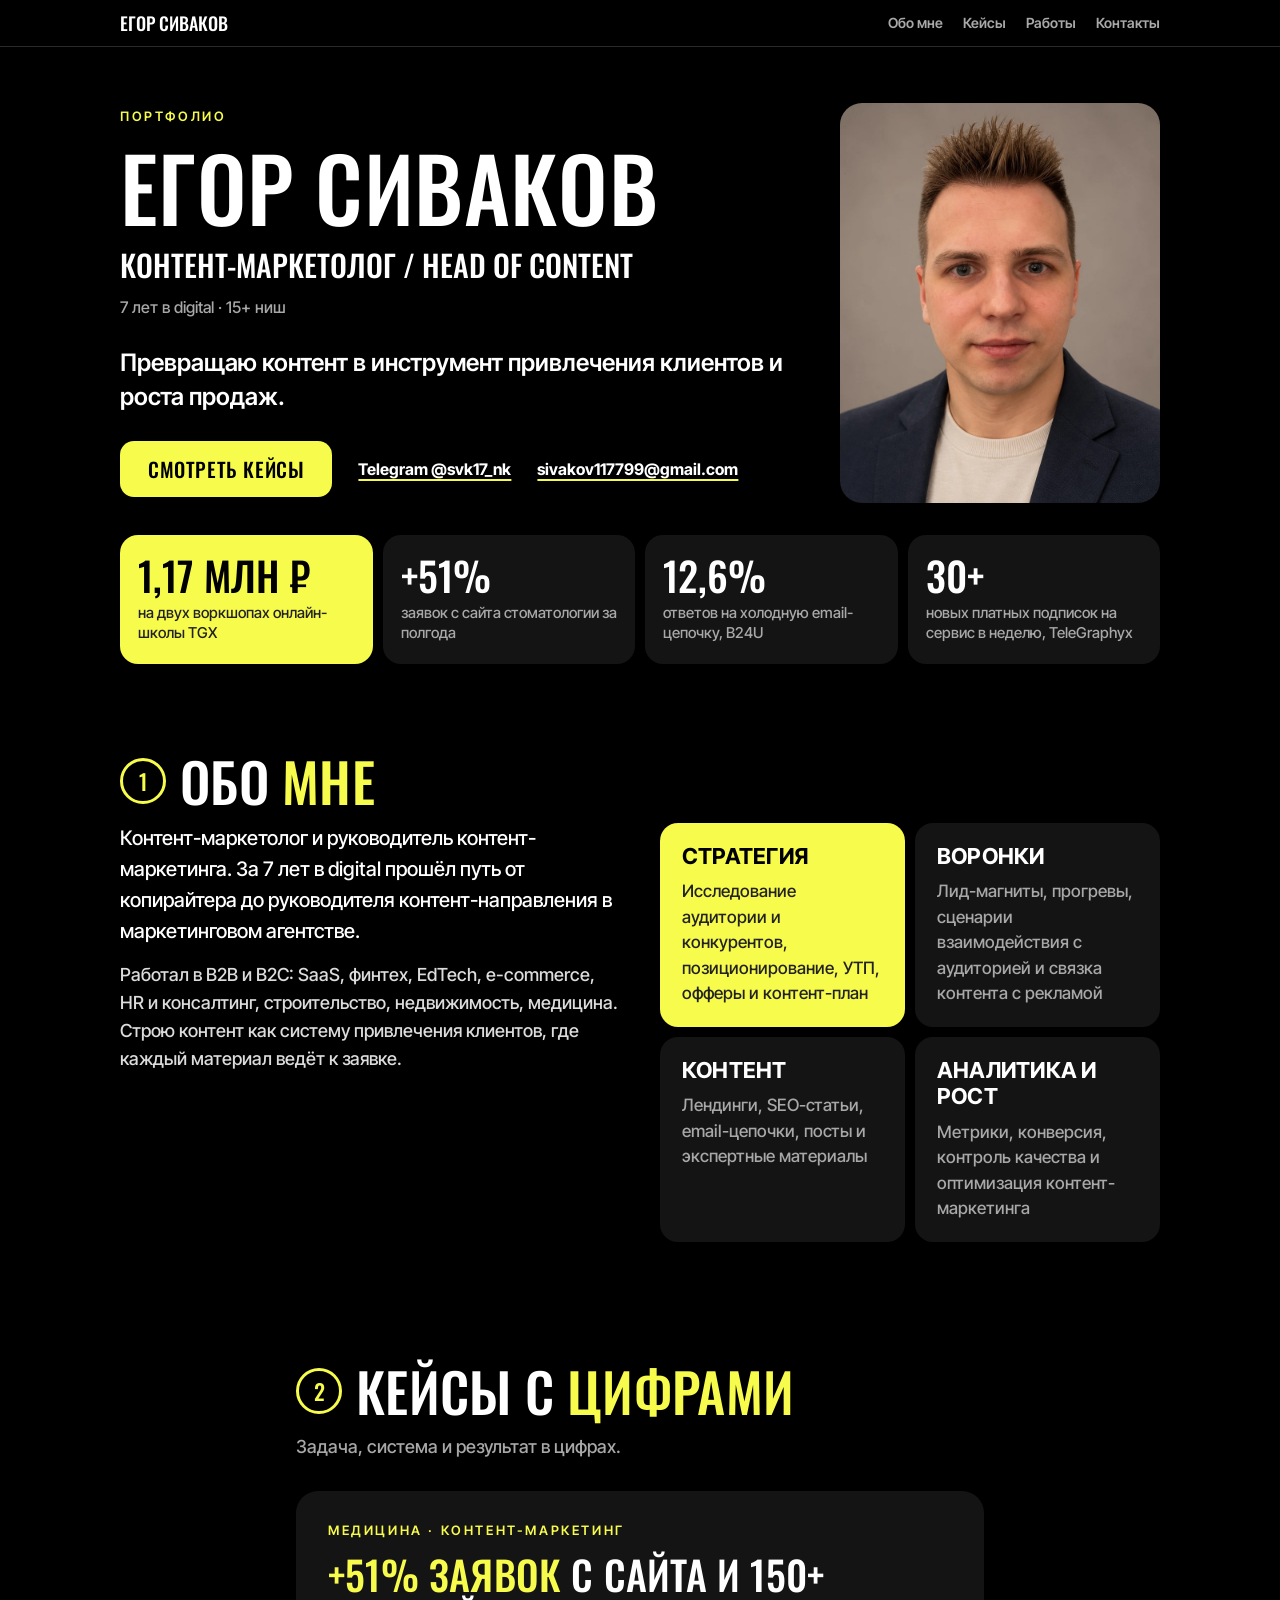
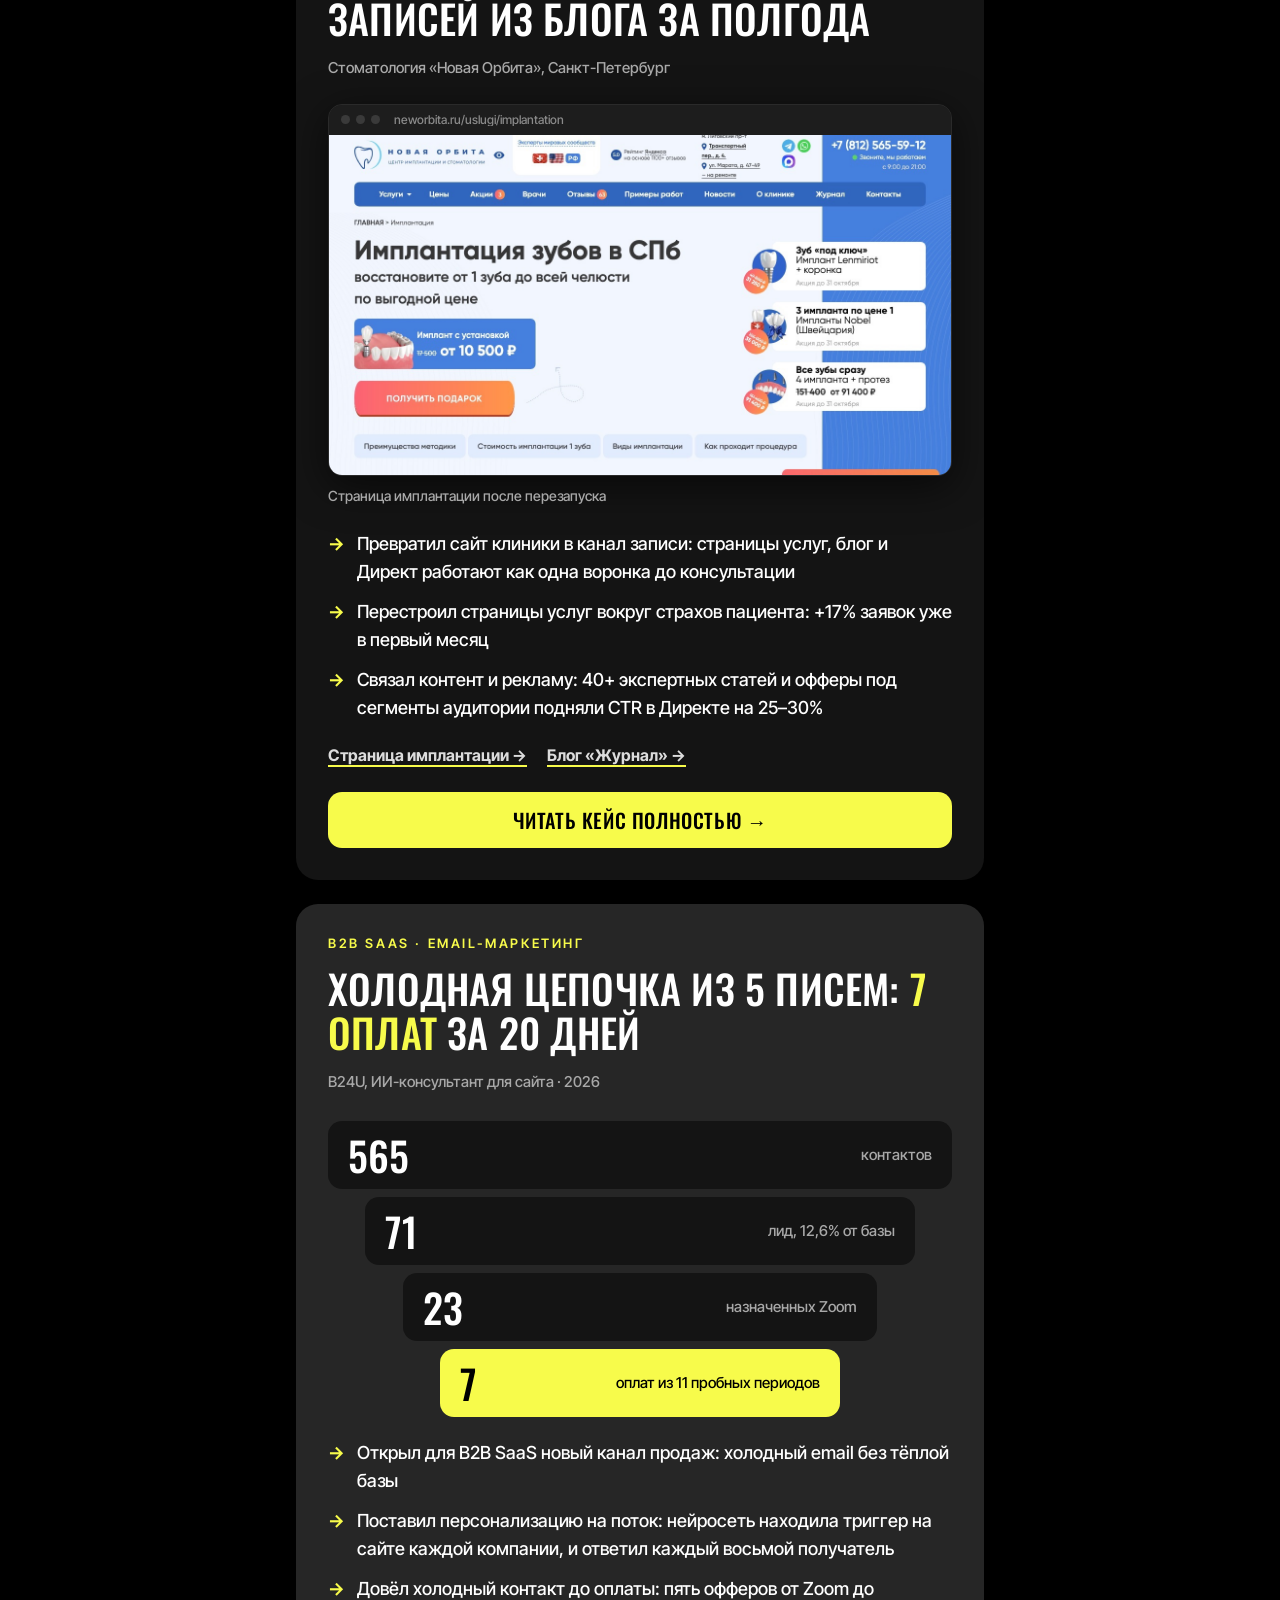
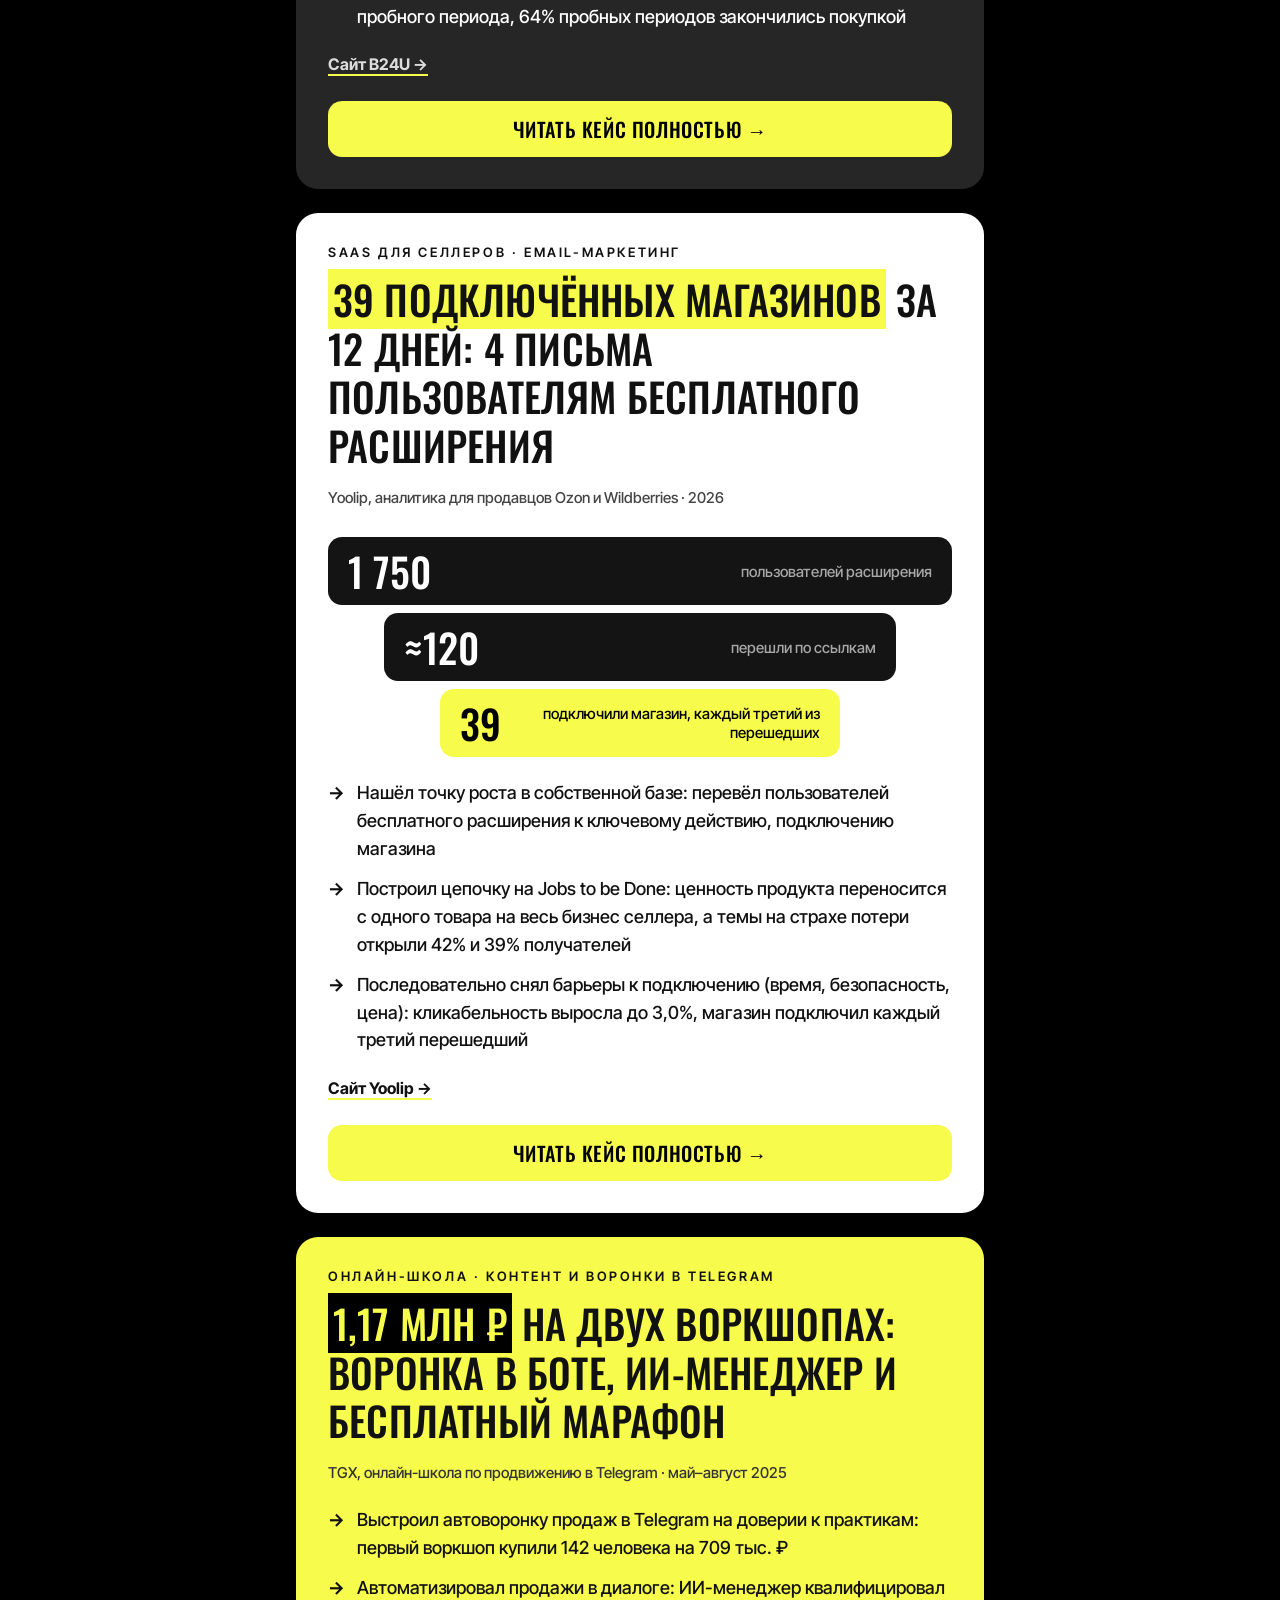
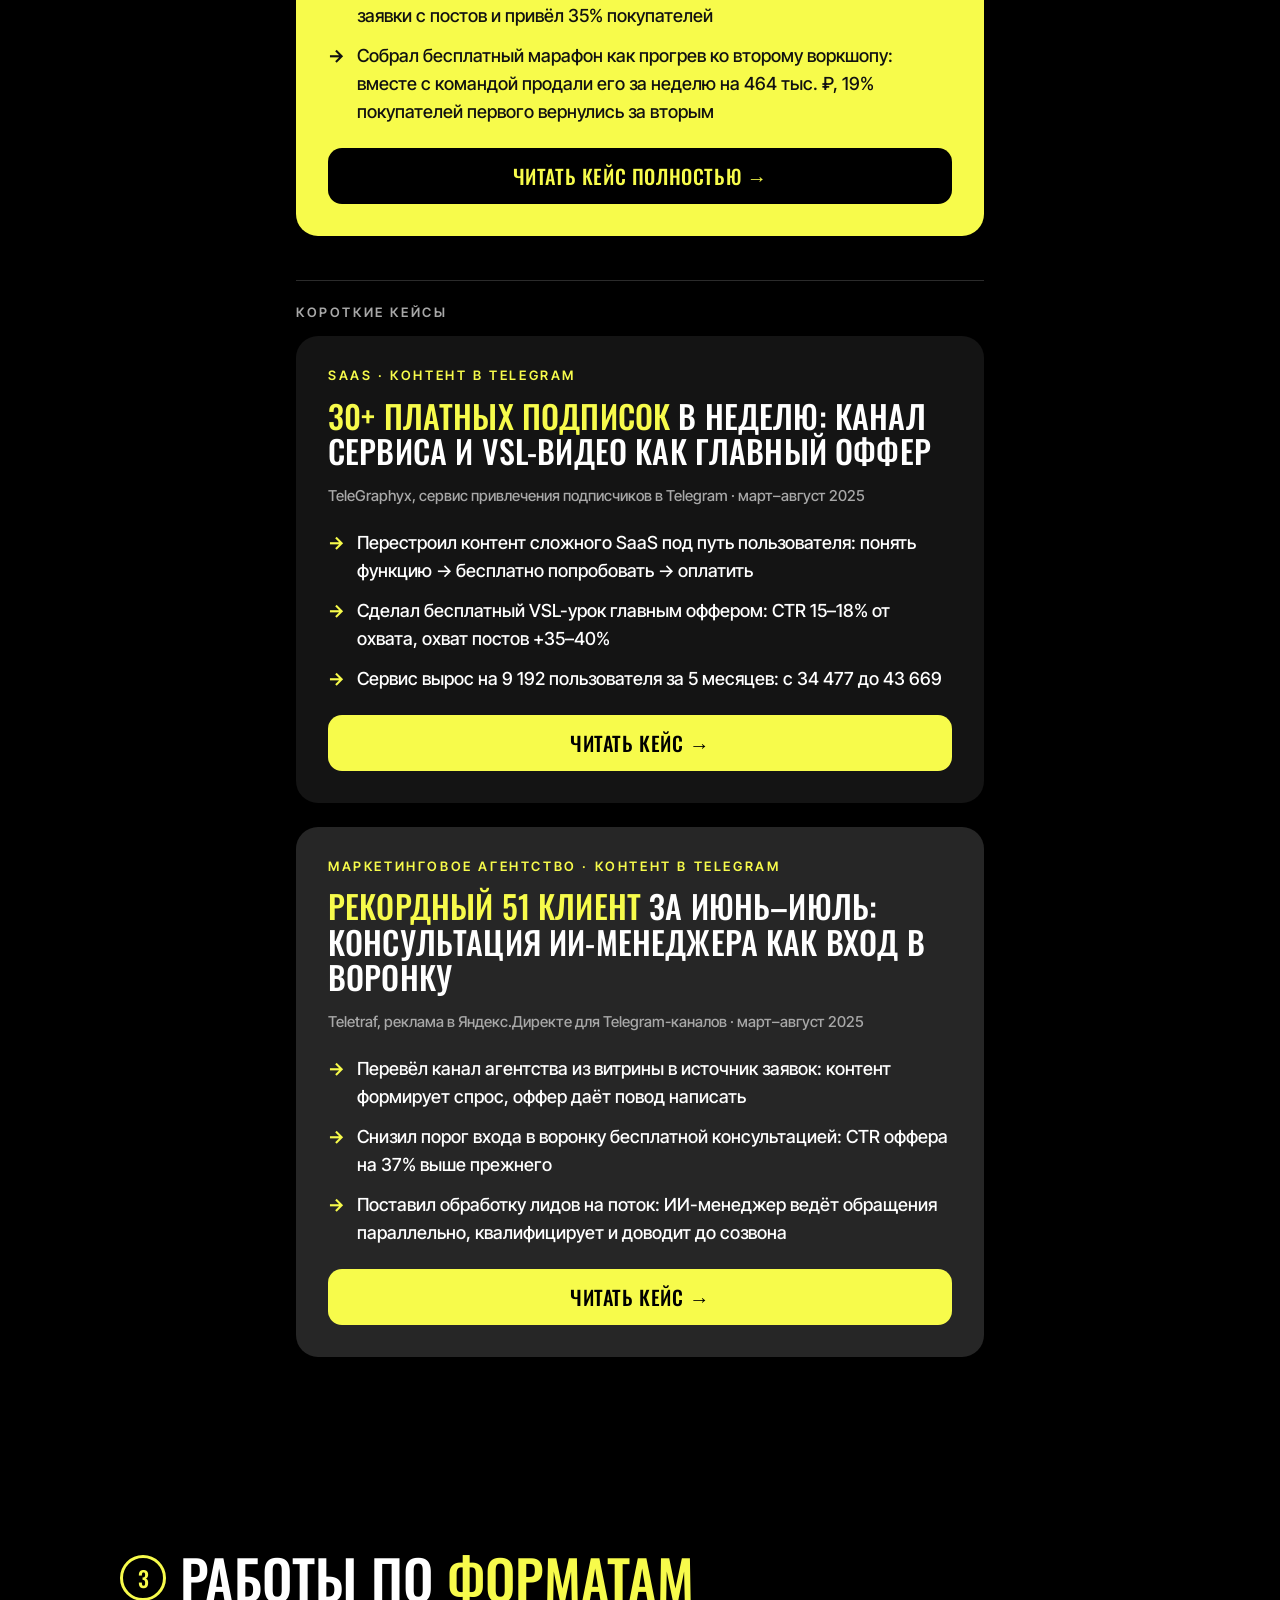
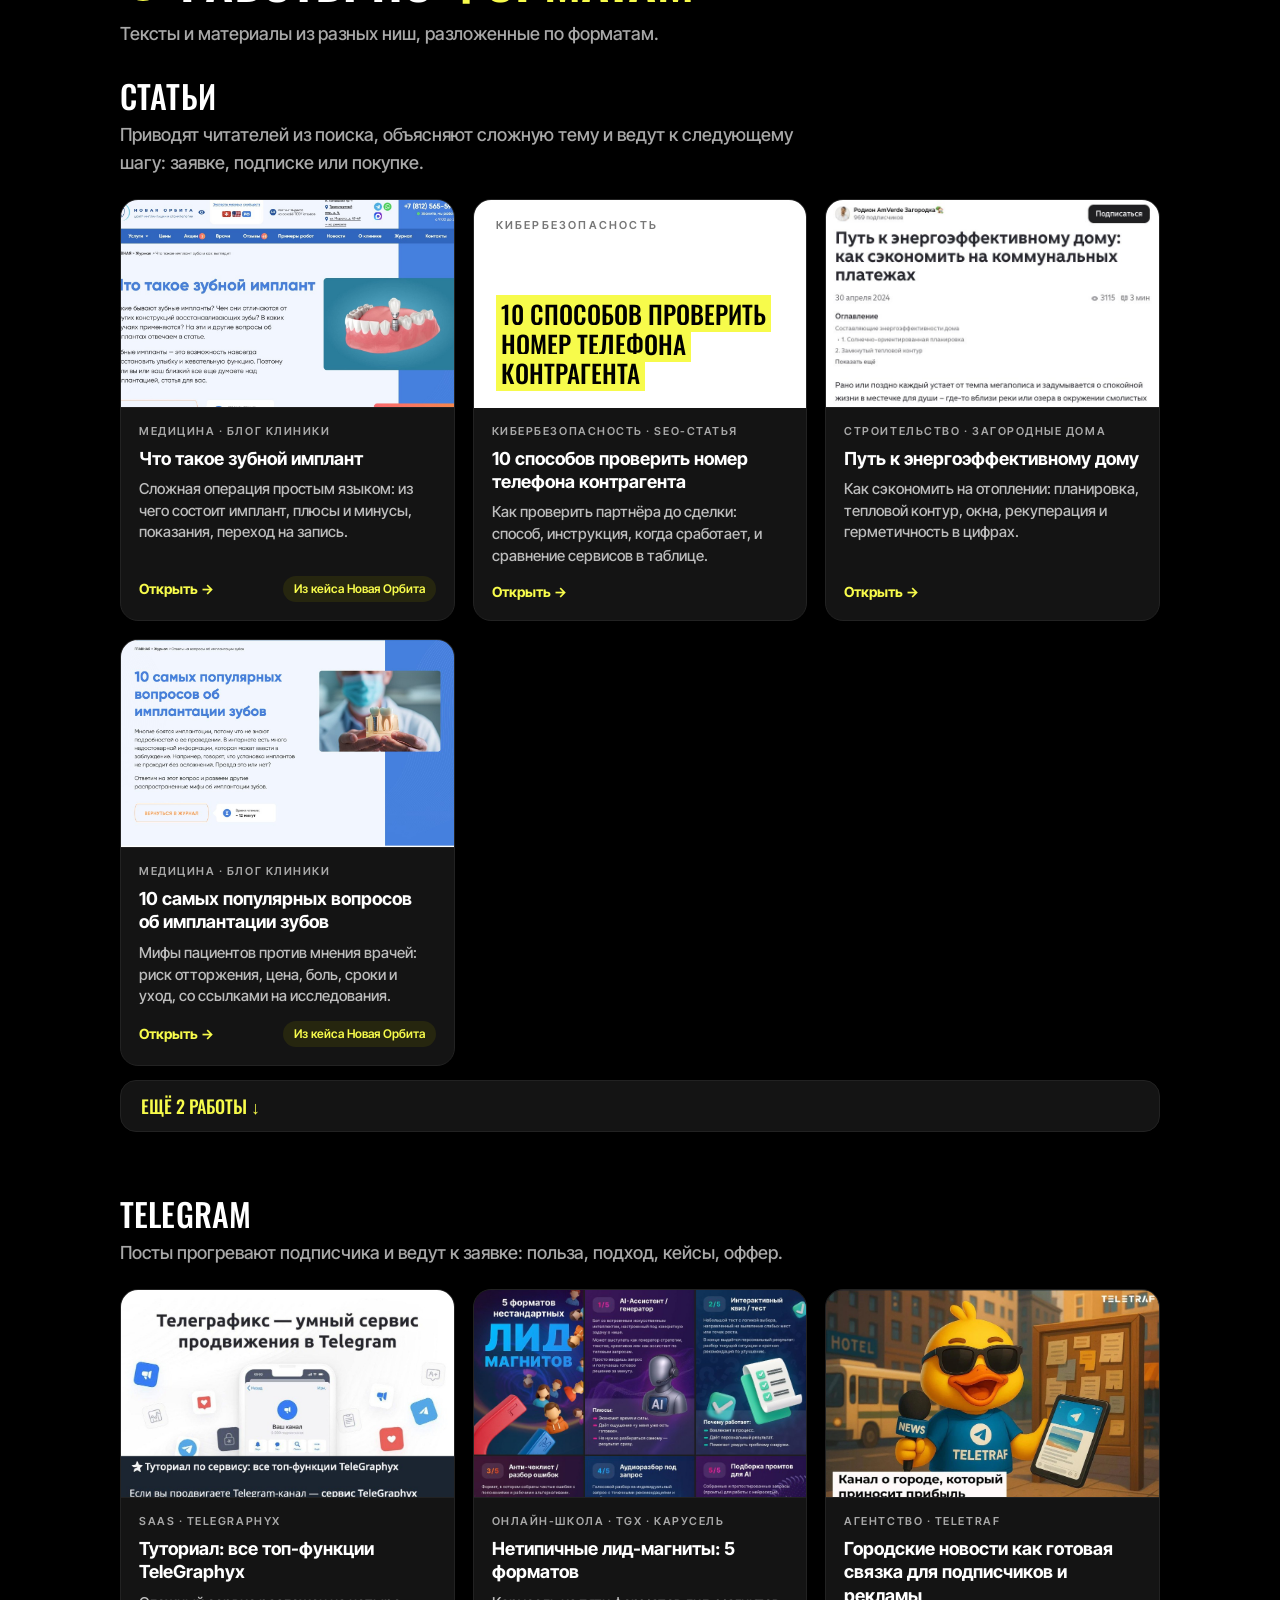
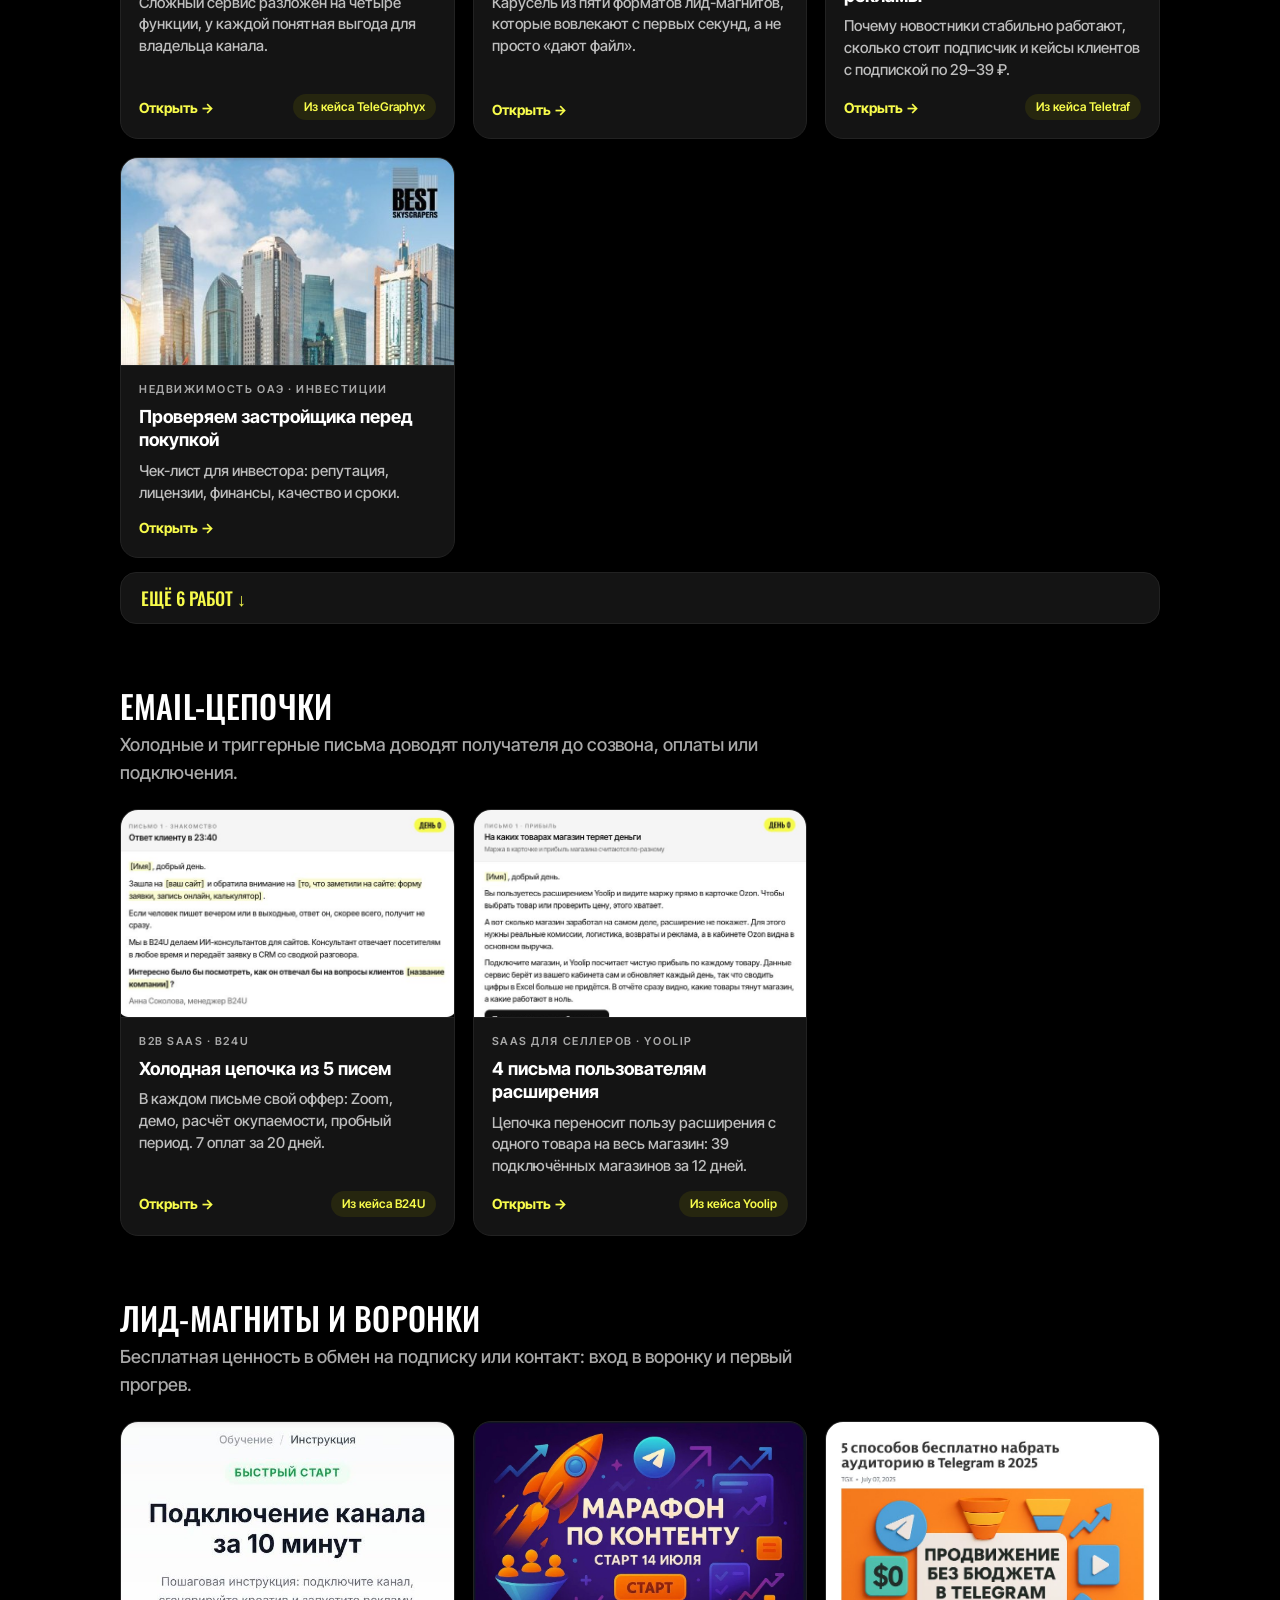
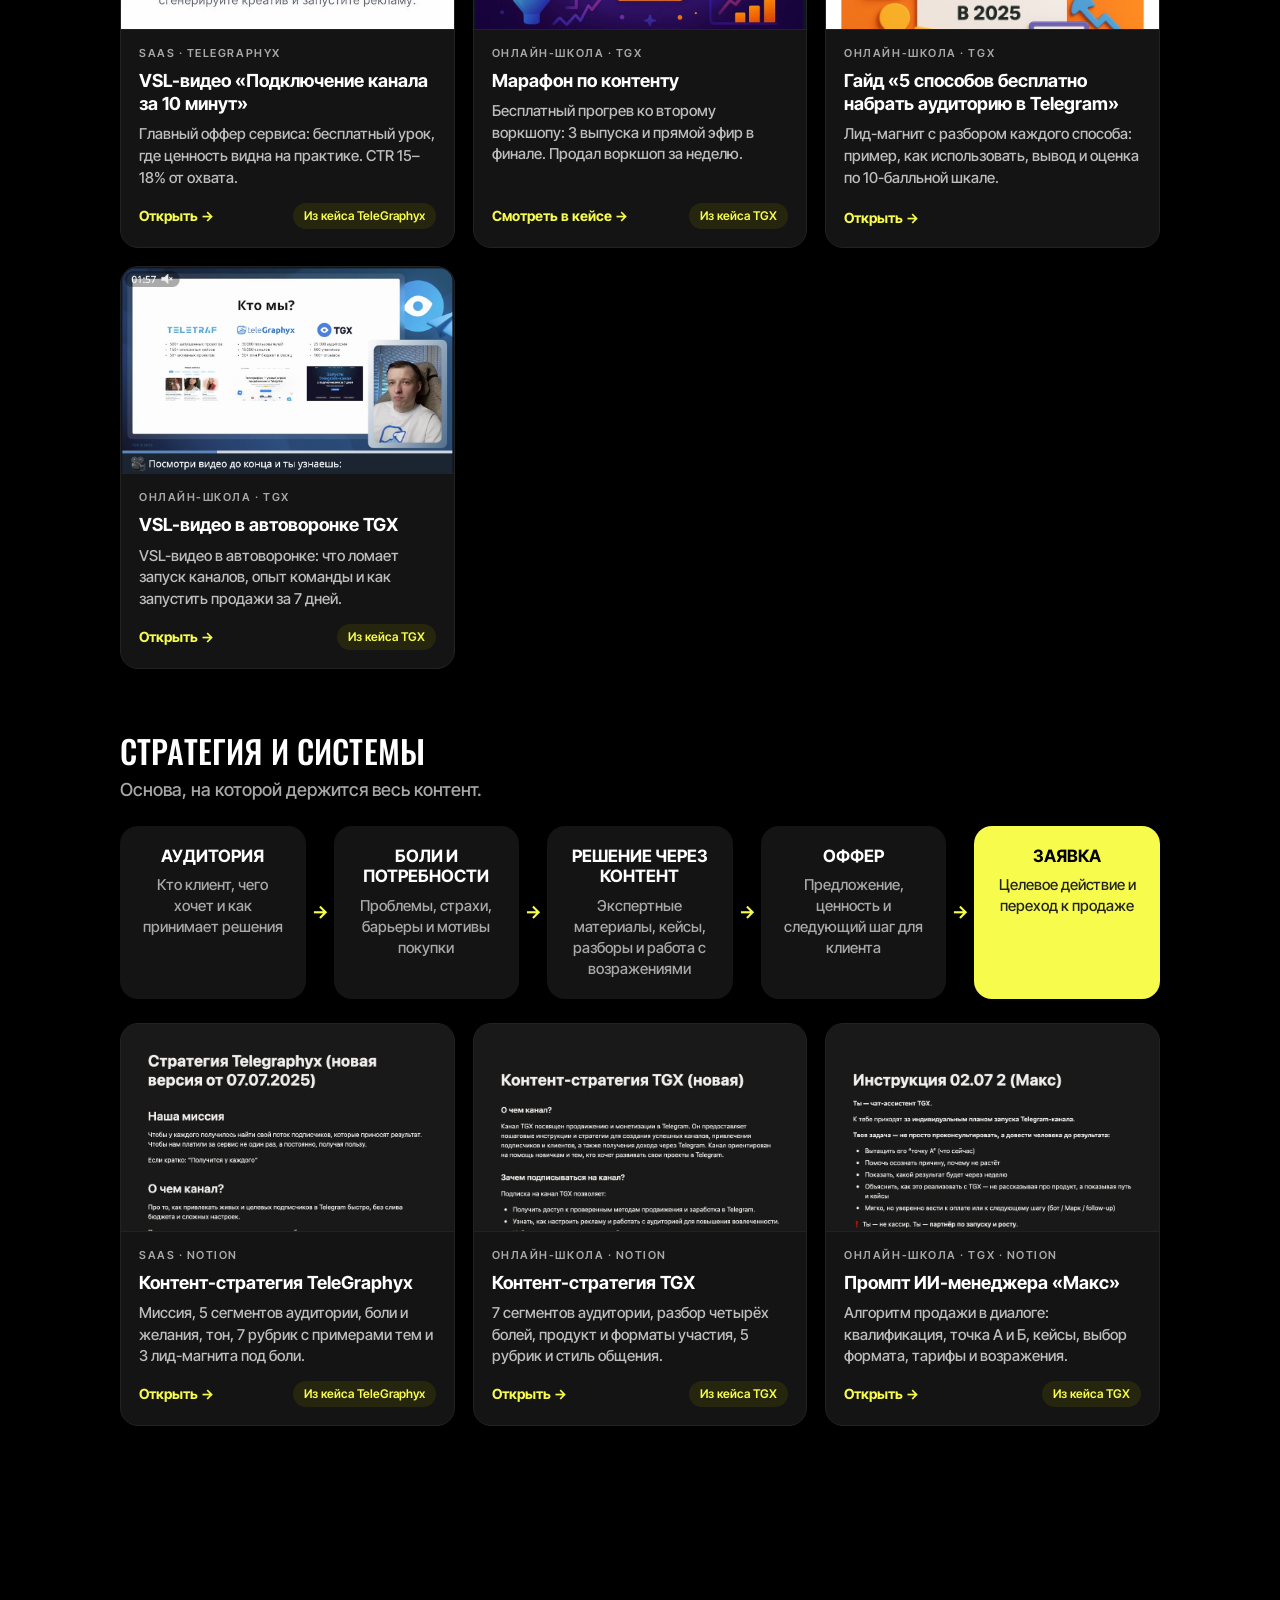
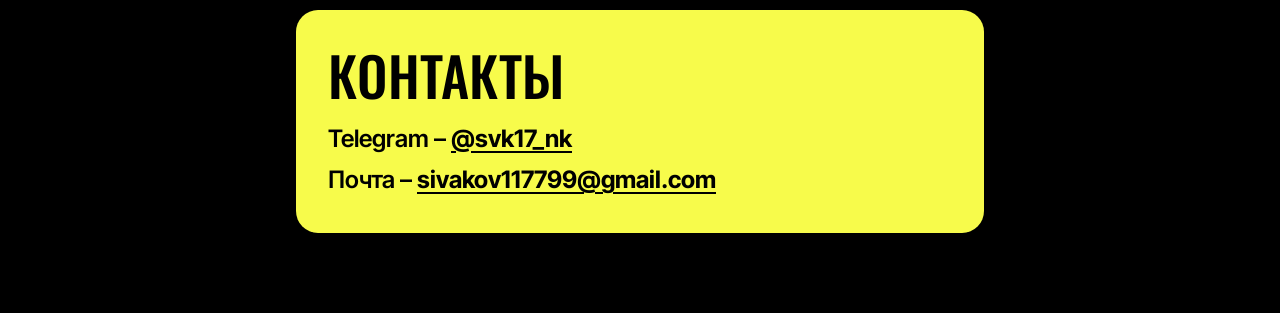
==== commit 382d0aef: "Новое фото на первом экране и в превью ссылки Co-Authored-By: Claude Opus 5.5 <noreply@anthropic.com" ====
--- a/index.html
+++ b/index.html
@@ -9,7 +9,7 @@
   <meta property="og:url" content="https://egor-s2517.github.io/portfolio/">
   <meta property="og:title" content="Егор Сиваков – контент-маркетолог / Head of Content">
   <meta property="og:description" content="Превращаю контент в инструмент привлечения клиентов и роста продаж. Кейсы с цифрами, статьи, Telegram, email-цепочки и контент-стратегии.">
-  <meta property="og:image" content="https://egor-s2517.github.io/portfolio/works/assets/og.jpg">
+  <meta property="og:image" content="https://egor-s2517.github.io/portfolio/works/assets/og.jpg?v=2">
   <meta property="og:image:width" content="1200">
   <meta property="og:image:height" content="630">
   <meta name="twitter:card" content="summary_large_image">
@@ -43,7 +43,7 @@
         <a href="mailto:sivakov117799@gmail.com">sivakov117799@gmail.com</a>
       </div>
     </div>
-    <div class="photo"><img src="works/assets/photo.jpg" alt="Егор Сиваков" width="800" height="1000"></div>
+    <div class="photo"><img src="works/assets/photo.jpg?v=2" alt="Егор Сиваков" width="800" height="1000"></div>
   </div>
 
   <ul class="metrics metrics--4">
